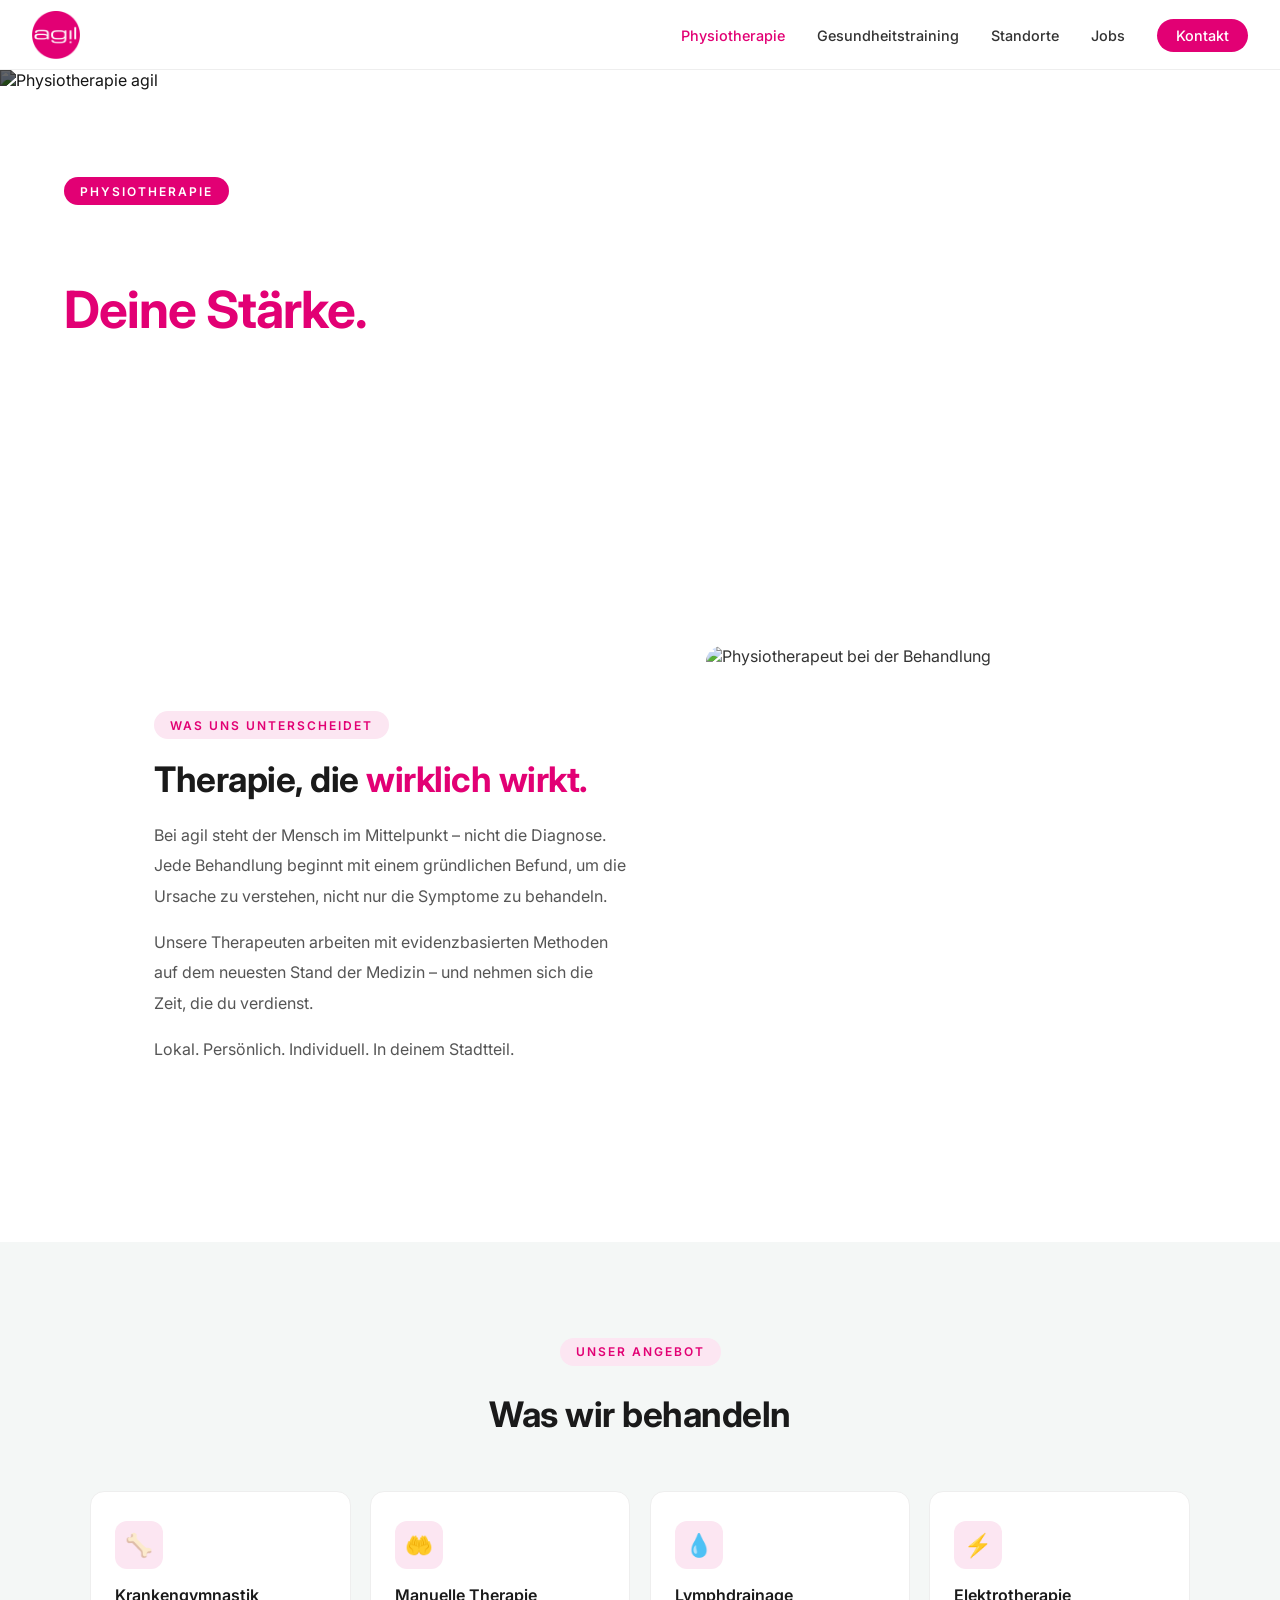
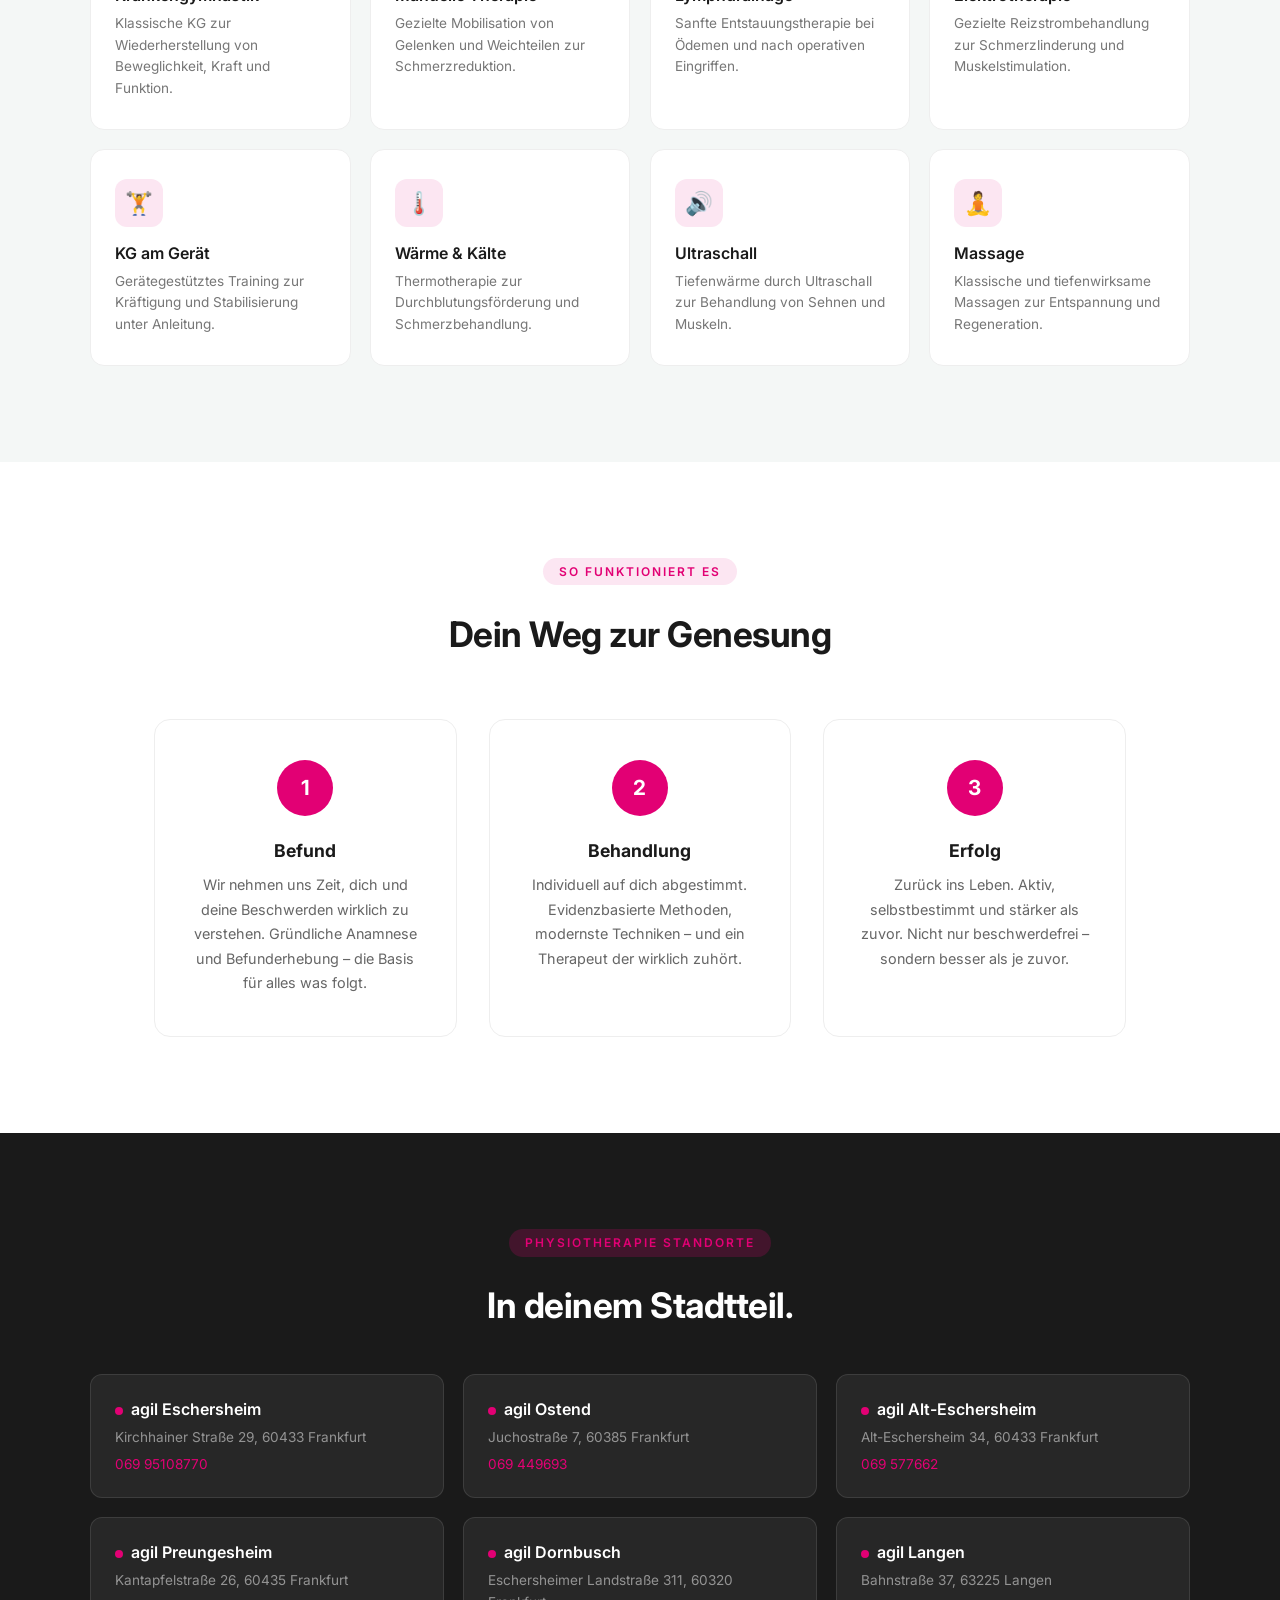
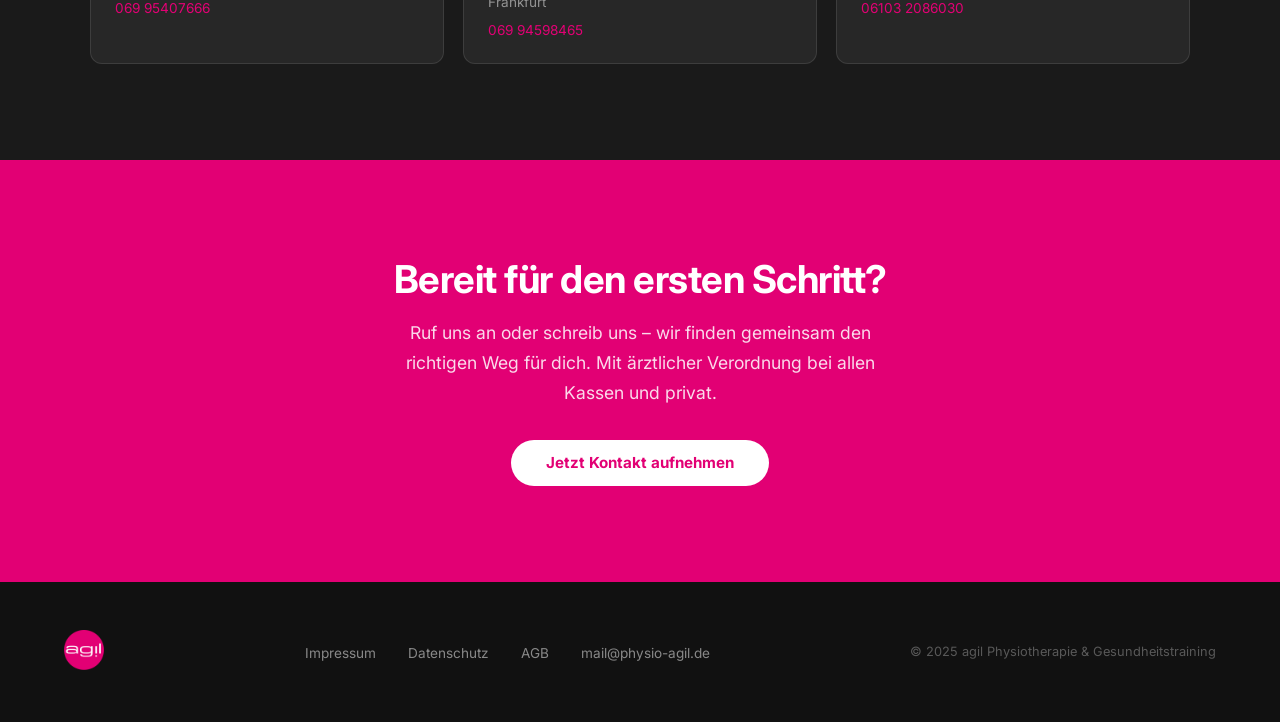
==== physiotherapie.html @ b2006cd5 "physiotherapie" ====
<!DOCTYPE html>
<html lang="de">
<head>
  <meta charset="UTF-8" />
  <meta name="viewport" content="width=device-width, initial-scale=1.0" />
  <title>Physiotherapie – agil Frankfurt</title>
  <link href="https://fonts.googleapis.com/css2?family=Inter:wght@300;400;500;600;700&display=swap" rel="stylesheet" />
  <style>
    * { margin: 0; padding: 0; box-sizing: border-box; }

    :root {
      --pink: #E20074;
      --pink-light: #fce6f2;
      --gray: #9CB4AF;
      --gray-light: #f4f7f6;
      --dark: #1a1a1a;
      --text: #333333;
      --white: #ffffff;
    }

    body {
      font-family: 'Inter', sans-serif;
      color: var(--text);
      background: var(--white);
    }

    /* ── NAVIGATION ── */
    nav {
      position: fixed;
      top: 0; left: 0; right: 0;
      z-index: 100;
      background: var(--white);
      border-bottom: 1px solid #eee;
      padding: 0 2rem;
      height: 70px;
      display: flex;
      align-items: center;
      justify-content: space-between;
    }

    .nav-logo {
      text-decoration: none;
      display: flex;
      align-items: center;
    }

    .nav-logo img { height: 48px; width: auto; }

    .nav-links {
      display: flex;
      gap: 2rem;
      list-style: none;
    }

    .nav-links a {
      text-decoration: none;
      color: var(--text);
      font-size: 0.9rem;
      font-weight: 500;
      transition: color 0.2s;
    }

    .nav-links a:hover,
    .nav-links a.active { color: var(--pink); }

    .nav-cta {
      background: var(--pink);
      color: var(--white) !important;
      padding: 0.5rem 1.2rem;
      border-radius: 50px;
      transition: opacity 0.2s !important;
    }

    .nav-cta:hover { opacity: 0.85; }

    /* ── HERO ── */
    .hero {
      margin-top: 70px;
      height: 480px;
      position: relative;
      display: flex;
      align-items: center;
      overflow: hidden;
    }

    .hero-img {
      position: absolute;
      inset: 0;
      width: 100%;
      height: 100%;
      object-fit: cover;
      filter: brightness(0.4);
    }

    .hero-content {
      position: relative;
      z-index: 2;
      padding: 0 4rem;
      max-width: 700px;
    }

    .hero-tag {
      display: inline-block;
      background: var(--pink);
      color: var(--white);
      font-size: 0.75rem;
      font-weight: 600;
      letter-spacing: 2px;
      text-transform: uppercase;
      padding: 0.4rem 1rem;
      border-radius: 50px;
      margin-bottom: 1.2rem;
    }

    .hero h1 {
      font-size: 3.2rem;
      font-weight: 700;
      color: var(--white);
      line-height: 1.1;
      margin-bottom: 1rem;
      letter-spacing: -1px;
    }

    .hero h1 span { color: var(--pink); }

    .hero p {
      font-size: 1.1rem;
      color: rgba(255,255,255,0.85);
      line-height: 1.7;
      max-width: 500px;
    }

    /* ── SECTION TAG ── */
    .section-tag {
      display: inline-block;
      background: var(--pink-light);
      color: var(--pink);
      font-size: 0.75rem;
      font-weight: 600;
      letter-spacing: 2px;
      text-transform: uppercase;
      padding: 0.4rem 1rem;
      border-radius: 50px;
      margin-bottom: 1.2rem;
    }

    /* ── INTRO ── */
    .intro {
      padding: 6rem 4rem;
      max-width: 1100px;
      margin: 0 auto;
      display: flex;
      align-items: center;
      gap: 5rem;
    }

    .intro-text { flex: 1; }

    .intro-text h2 {
      font-size: 2.2rem;
      font-weight: 700;
      color: var(--dark);
      line-height: 1.2;
      margin-bottom: 1.2rem;
      letter-spacing: -0.5px;
    }

    .intro-text h2 span { color: var(--pink); }

    .intro-text p {
      font-size: 1rem;
      color: #555;
      line-height: 1.9;
      margin-bottom: 1rem;
    }

    .intro-img {
      width: 420px;
      height: 500px;
      object-fit: cover;
      border-radius: 16px;
      flex-shrink: 0;
    }

    /* ── LEISTUNGEN ── */
    .leistungen {
      background: var(--gray-light);
      padding: 6rem 4rem;
    }

    .leistungen-inner {
      max-width: 1100px;
      margin: 0 auto;
    }

    .leistungen-header {
      text-align: center;
      margin-bottom: 3.5rem;
    }

    .leistungen-header h2 {
      font-size: 2.2rem;
      font-weight: 700;
      color: var(--dark);
      letter-spacing: -0.5px;
      margin-top: 0.5rem;
    }

    .leistungen-grid {
      display: grid;
      grid-template-columns: repeat(4, 1fr);
      gap: 1.2rem;
    }

    .leistung-item {
      background: var(--white);
      border-radius: 14px;
      padding: 1.8rem 1.5rem;
      border: 1px solid #eee;
      transition: border-color 0.2s, transform 0.2s;
    }

    .leistung-item:hover {
      border-color: var(--pink);
      transform: translateY(-3px);
    }

    .leistung-icon {
      width: 48px;
      height: 48px;
      background: var(--pink-light);
      border-radius: 12px;
      display: flex;
      align-items: center;
      justify-content: center;
      margin-bottom: 1rem;
      font-size: 1.4rem;
    }

    .leistung-item h3 {
      font-size: 1rem;
      font-weight: 600;
      color: var(--dark);
      margin-bottom: 0.5rem;
    }

    .leistung-item p {
      font-size: 0.85rem;
      color: #777;
      line-height: 1.6;
    }

    /* ── ABLAUF ── */
    .ablauf {
      padding: 6rem 4rem;
      max-width: 1100px;
      margin: 0 auto;
    }

    .ablauf-header {
      text-align: center;
      margin-bottom: 4rem;
    }

    .ablauf-header h2 {
      font-size: 2.2rem;
      font-weight: 700;
      color: var(--dark);
      letter-spacing: -0.5px;
      margin-top: 0.5rem;
    }

    .ablauf-steps {
      display: grid;
      grid-template-columns: repeat(3, 1fr);
      gap: 2rem;
      position: relative;
    }

    .ablauf-step {
      text-align: center;
      padding: 2.5rem 2rem;
      border-radius: 16px;
      border: 1px solid #eee;
      position: relative;
    }

    .step-number {
      width: 56px;
      height: 56px;
      background: var(--pink);
      color: var(--white);
      border-radius: 50%;
      display: flex;
      align-items: center;
      justify-content: center;
      font-size: 1.3rem;
      font-weight: 700;
      margin: 0 auto 1.5rem;
    }

    .ablauf-step h3 {
      font-size: 1.1rem;
      font-weight: 700;
      color: var(--dark);
      margin-bottom: 0.8rem;
    }

    .ablauf-step p {
      font-size: 0.9rem;
      color: #666;
      line-height: 1.7;
    }

    /* ── STANDORTE ── */
    .standorte {
      background: var(--dark);
      padding: 6rem 4rem;
    }

    .standorte-inner {
      max-width: 1100px;
      margin: 0 auto;
    }

    .standorte-header {
      text-align: center;
      margin-bottom: 3rem;
    }

    .standorte-header .section-tag {
      background: rgba(226, 0, 116, 0.2);
      color: var(--pink);
    }

    .standorte-header h2 {
      font-size: 2.2rem;
      font-weight: 700;
      color: var(--white);
      margin-top: 0.5rem;
      letter-spacing: -0.5px;
    }

    .standorte-grid {
      display: grid;
      grid-template-columns: repeat(3, 1fr);
      gap: 1.2rem;
    }

    .standort-card {
      background: rgba(255,255,255,0.06);
      border: 1px solid rgba(255,255,255,0.1);
      border-radius: 12px;
      padding: 1.5rem;
      transition: background 0.2s;
    }

    .standort-card:hover { background: rgba(255,255,255,0.1); }

    .standort-card h3 {
      font-size: 1rem;
      font-weight: 600;
      color: var(--white);
      margin-bottom: 0.5rem;
    }

    .standort-card p {
      font-size: 0.85rem;
      color: rgba(255,255,255,0.5);
      line-height: 1.6;
      margin-bottom: 0.3rem;
    }

    .standort-card a {
      font-size: 0.85rem;
      color: var(--pink);
      text-decoration: none;
    }

    .pink-dot {
      width: 8px;
      height: 8px;
      background: var(--pink);
      border-radius: 50%;
      display: inline-block;
      margin-right: 0.5rem;
    }

    /* ── CTA ── */
    .cta {
      background: var(--pink);
      padding: 6rem 4rem;
      text-align: center;
    }

    .cta h2 {
      font-size: 2.4rem;
      font-weight: 700;
      color: var(--white);
      letter-spacing: -0.5px;
      margin-bottom: 1rem;
    }

    .cta p {
      font-size: 1.1rem;
      color: rgba(255,255,255,0.85);
      max-width: 520px;
      margin: 0 auto 2rem;
      line-height: 1.7;
    }

    .btn-white {
      background: var(--white);
      color: var(--pink);
      padding: 0.85rem 2.2rem;
      border-radius: 50px;
      text-decoration: none;
      font-weight: 700;
      font-size: 0.95rem;
      display: inline-block;
      transition: opacity 0.2s;
    }

    .btn-white:hover { opacity: 0.9; }

    /* ── FOOTER ── */
    footer {
      background: #111;
      padding: 3rem 4rem;
      display: flex;
      justify-content: space-between;
      align-items: center;
      flex-wrap: wrap;
      gap: 1rem;
    }

    .footer-links {
      display: flex;
      gap: 2rem;
      list-style: none;
    }

    .footer-links a {
      color: rgba(255,255,255,0.5);
      text-decoration: none;
      font-size: 0.85rem;
      transition: color 0.2s;
    }

    .footer-links a:hover { color: var(--white); }

    .footer-copy {
      color: rgba(255,255,255,0.3);
      font-size: 0.8rem;
    }
  </style>
</head>
<body>

  <!-- NAVIGATION -->
  <nav>
    <a href="index.html" class="nav-logo">
      <img src="images/AgilLogoTransparent.png" alt="agil Logo" />
    </a>
    <ul class="nav-links">
      <li><a href="physiotherapie.html" class="active">Physiotherapie</a></li>
      <li><a href="training.html">Gesundheitstraining</a></li>
      <li><a href="standorte.html">Standorte</a></li>
      <li><a href="#">Jobs</a></li>
      <li><a href="standorte.html" class="nav-cta">Kontakt</a></li>
    </ul>
  </nav>

  <!-- HERO -->
  <section class="hero">
    <img
      class="hero-img"
      src="https://images.unsplash.com/photo-1530026405186-ed1f139313f8?w=1600&q=80"
      alt="Physiotherapie agil"
    />
    <div class="hero-content">
      <span class="hero-tag">Physiotherapie</span>
      <h1>Dein Körper.<br /><span>Deine Stärke.</span></h1>
      <p>Befundorientierte Therapie nach modernsten Standards – individuell, persönlich und wirksam. Weil du mehr verdienst als das Fehlen von Schmerz.</p>
    </div>
  </section>

  <!-- INTRO -->
  <section class="intro">
    <div class="intro-text">
      <span class="section-tag">Was uns unterscheidet</span>
      <h2>Therapie, die <span>wirklich wirkt.</span></h2>
      <p>Bei agil steht der Mensch im Mittelpunkt – nicht die Diagnose. Jede Behandlung beginnt mit einem gründlichen Befund, um die Ursache zu verstehen, nicht nur die Symptome zu behandeln.</p>
      <p>Unsere Therapeuten arbeiten mit evidenzbasierten Methoden auf dem neuesten Stand der Medizin – und nehmen sich die Zeit, die du verdienst.</p>
      <p>Lokal. Persönlich. Individuell. In deinem Stadtteil.</p>
    </div>
    <img
      class="intro-img"
      src="https://images.unsplash.com/photo-1559839734-2b71ea197ec2?w=800&q=80"
      alt="Physiotherapeut bei der Behandlung"
    />
  </section>

  <!-- LEISTUNGEN -->
  <section class="leistungen">
    <div class="leistungen-inner">
      <div class="leistungen-header">
        <span class="section-tag">Unser Angebot</span>
        <h2>Was wir behandeln</h2>
      </div>
      <div class="leistungen-grid">
        <div class="leistung-item">
          <div class="leistung-icon">🦴</div>
          <h3>Krankengymnastik</h3>
          <p>Klassische KG zur Wiederherstellung von Beweglichkeit, Kraft und Funktion.</p>
        </div>
        <div class="leistung-item">
          <div class="leistung-icon">🤲</div>
          <h3>Manuelle Therapie</h3>
          <p>Gezielte Mobilisation von Gelenken und Weichteilen zur Schmerzreduktion.</p>
        </div>
        <div class="leistung-item">
          <div class="leistung-icon">💧</div>
          <h3>Lymphdrainage</h3>
          <p>Sanfte Entstauungstherapie bei Ödemen und nach operativen Eingriffen.</p>
        </div>
        <div class="leistung-item">
          <div class="leistung-icon">⚡</div>
          <h3>Elektrotherapie</h3>
          <p>Gezielte Reizstrombehandlung zur Schmerzlinderung und Muskelstimulation.</p>
        </div>
        <div class="leistung-item">
          <div class="leistung-icon">🏋️</div>
          <h3>KG am Gerät</h3>
          <p>Gerätegestütztes Training zur Kräftigung und Stabilisierung unter Anleitung.</p>
        </div>
        <div class="leistung-item">
          <div class="leistung-icon">🌡️</div>
          <h3>Wärme & Kälte</h3>
          <p>Thermotherapie zur Durchblutungsförderung und Schmerzbehandlung.</p>
        </div>
        <div class="leistung-item">
          <div class="leistung-icon">🔊</div>
          <h3>Ultraschall</h3>
          <p>Tiefenwärme durch Ultraschall zur Behandlung von Sehnen und Muskeln.</p>
        </div>
        <div class="leistung-item">
          <div class="leistung-icon">🧘</div>
          <h3>Massage</h3>
          <p>Klassische und tiefenwirksame Massagen zur Entspannung und Regeneration.</p>
        </div>
      </div>
    </div>
  </section>

  <!-- ABLAUF -->
  <section class="ablauf">
    <div class="ablauf-header">
      <span class="section-tag">So funktioniert es</span>
      <h2>Dein Weg zur Genesung</h2>
    </div>
    <div class="ablauf-steps">
      <div class="ablauf-step">
        <div class="step-number">1</div>
        <h3>Befund</h3>
        <p>Wir nehmen uns Zeit, dich und deine Beschwerden wirklich zu verstehen. Gründliche Anamnese und Befunderhebung – die Basis für alles was folgt.</p>
      </div>
      <div class="ablauf-step">
        <div class="step-number">2</div>
        <h3>Behandlung</h3>
        <p>Individuell auf dich abgestimmt. Evidenzbasierte Methoden, modernste Techniken – und ein Therapeut der wirklich zuhört.</p>
      </div>
      <div class="ablauf-step">
        <div class="step-number">3</div>
        <h3>Erfolg</h3>
        <p>Zurück ins Leben. Aktiv, selbstbestimmt und stärker als zuvor. Nicht nur beschwerdefrei – sondern besser als je zuvor.</p>
      </div>
    </div>
  </section>

  <!-- STANDORTE -->
  <section class="standorte">
    <div class="standorte-inner">
      <div class="standorte-header">
        <span class="section-tag">Physiotherapie Standorte</span>
        <h2>In deinem Stadtteil.</h2>
      </div>
      <div class="standorte-grid">
        <div class="standort-card">
          <h3><span class="pink-dot"></span>agil Eschersheim</h3>
          <p>Kirchhainer Straße 29, 60433 Frankfurt</p>
          <a href="tel:+496995108770">069 95108770</a>
        </div>
        <div class="standort-card">
          <h3><span class="pink-dot"></span>agil Ostend</h3>
          <p>Juchostraße 7, 60385 Frankfurt</p>
          <a href="tel:+4969449693">069 449693</a>
        </div>
        <div class="standort-card">
          <h3><span class="pink-dot"></span>agil Alt-Eschersheim</h3>
          <p>Alt-Eschersheim 34, 60433 Frankfurt</p>
          <a href="tel:+4969577662">069 577662</a>
        </div>
        <div class="standort-card">
          <h3><span class="pink-dot"></span>agil Preungesheim</h3>
          <p>Kantapfelstraße 26, 60435 Frankfurt</p>
          <a href="tel:+496995407666">069 95407666</a>
        </div>
        <div class="standort-card">
          <h3><span class="pink-dot"></span>agil Dornbusch</h3>
          <p>Eschersheimer Landstraße 311, 60320 Frankfurt</p>
          <a href="tel:+496994598465">069 94598465</a>
        </div>
        <div class="standort-card">
          <h3><span class="pink-dot"></span>agil Langen</h3>
          <p>Bahnstraße 37, 63225 Langen</p>
          <a href="tel:+4961032086030">06103 2086030</a>
        </div>
      </div>
    </div>
  </section>

  <!-- CTA -->
  <section class="cta">
    <h2>Bereit für den ersten Schritt?</h2>
    <p>Ruf uns an oder schreib uns – wir finden gemeinsam den richtigen Weg für dich. Mit ärztlicher Verordnung bei allen Kassen und privat.</p>
    <a href="mailto:mail@physio-agil.de" class="btn-white">Jetzt Kontakt aufnehmen</a>
  </section>

  <!-- FOOTER -->
  <footer>
    <div>
      <img src="images/AgilLogoTransparent.png" alt="agil Logo" style="height: 40px; width: auto;" />
    </div>
    <ul class="footer-links">
      <li><a href="#">Impressum</a></li>
      <li><a href="#">Datenschutz</a></li>
      <li><a href="#">AGB</a></li>
      <li><a href="mailto:mail@physio-agil.de">mail@physio-agil.de</a></li>
    </ul>
    <div class="footer-copy">© 2025 agil Physiotherapie & Gesundheitstraining</div>
  </footer>

</body>
</html>
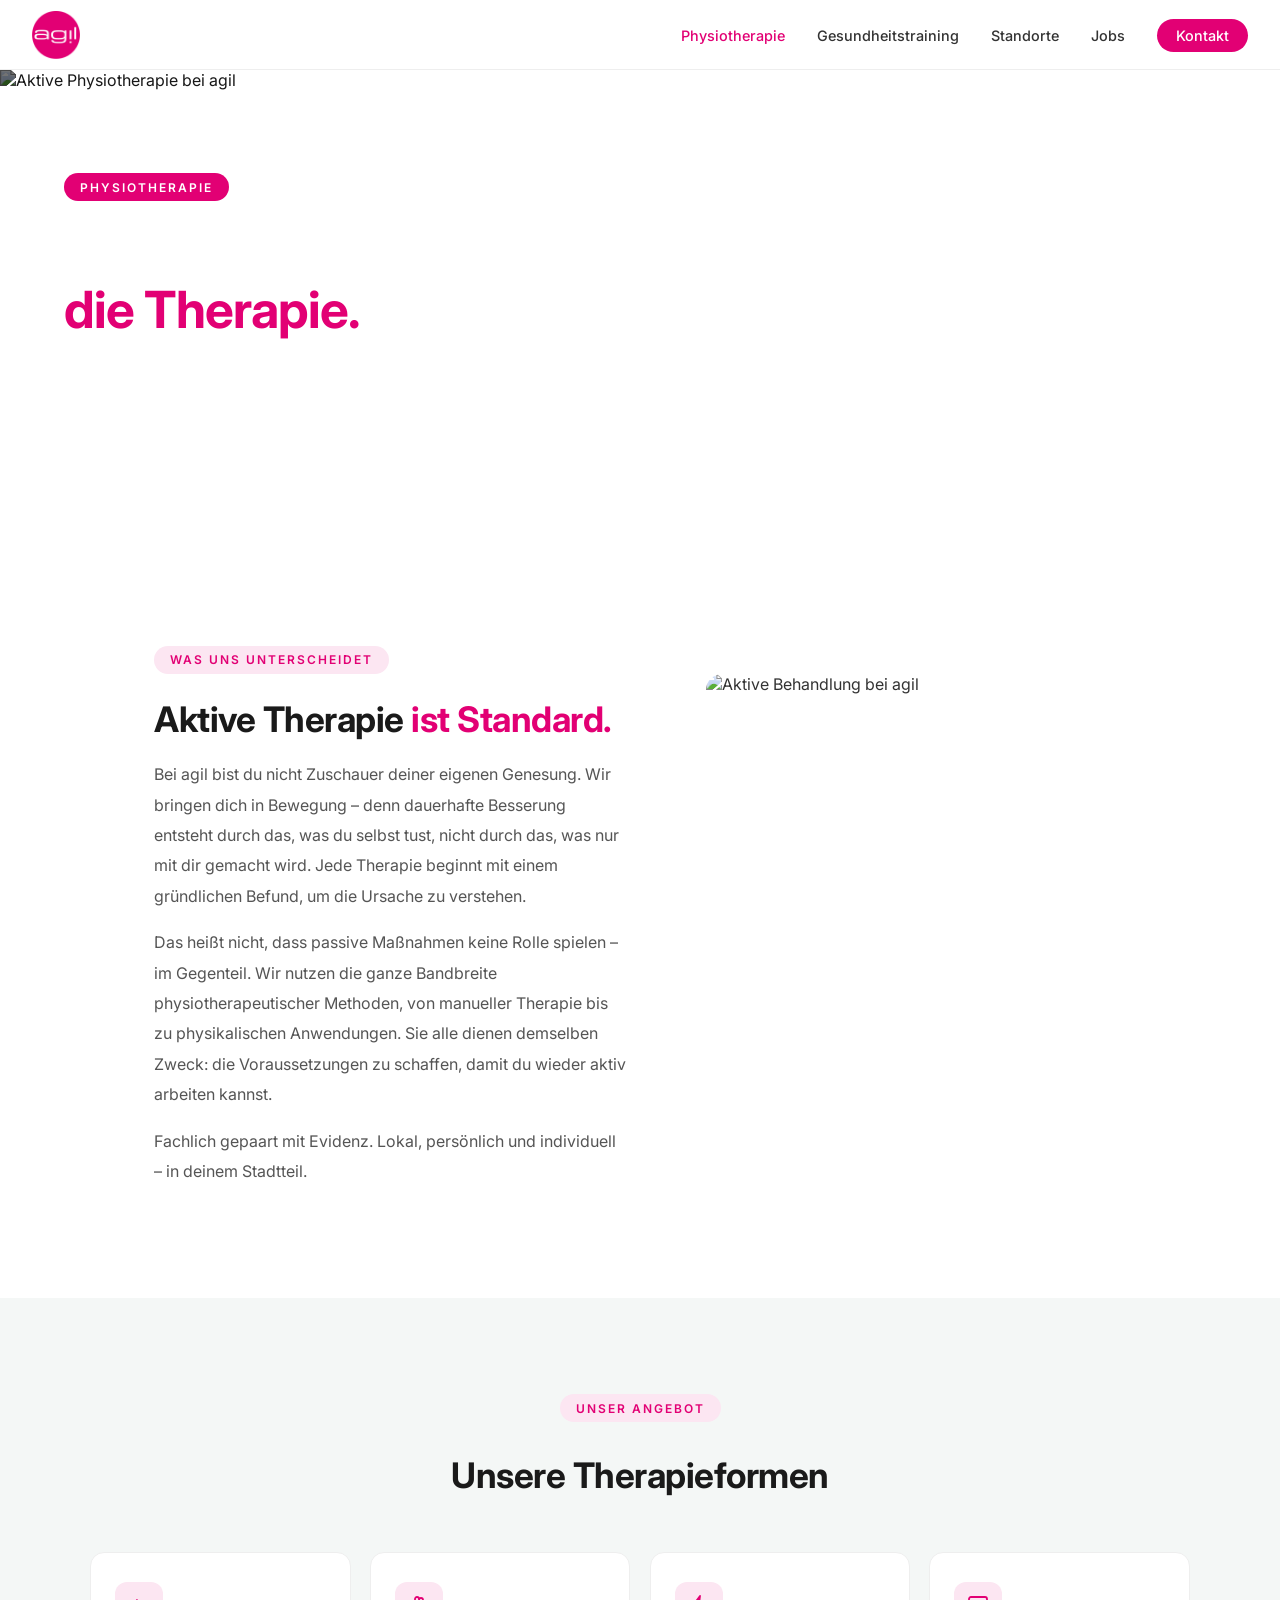
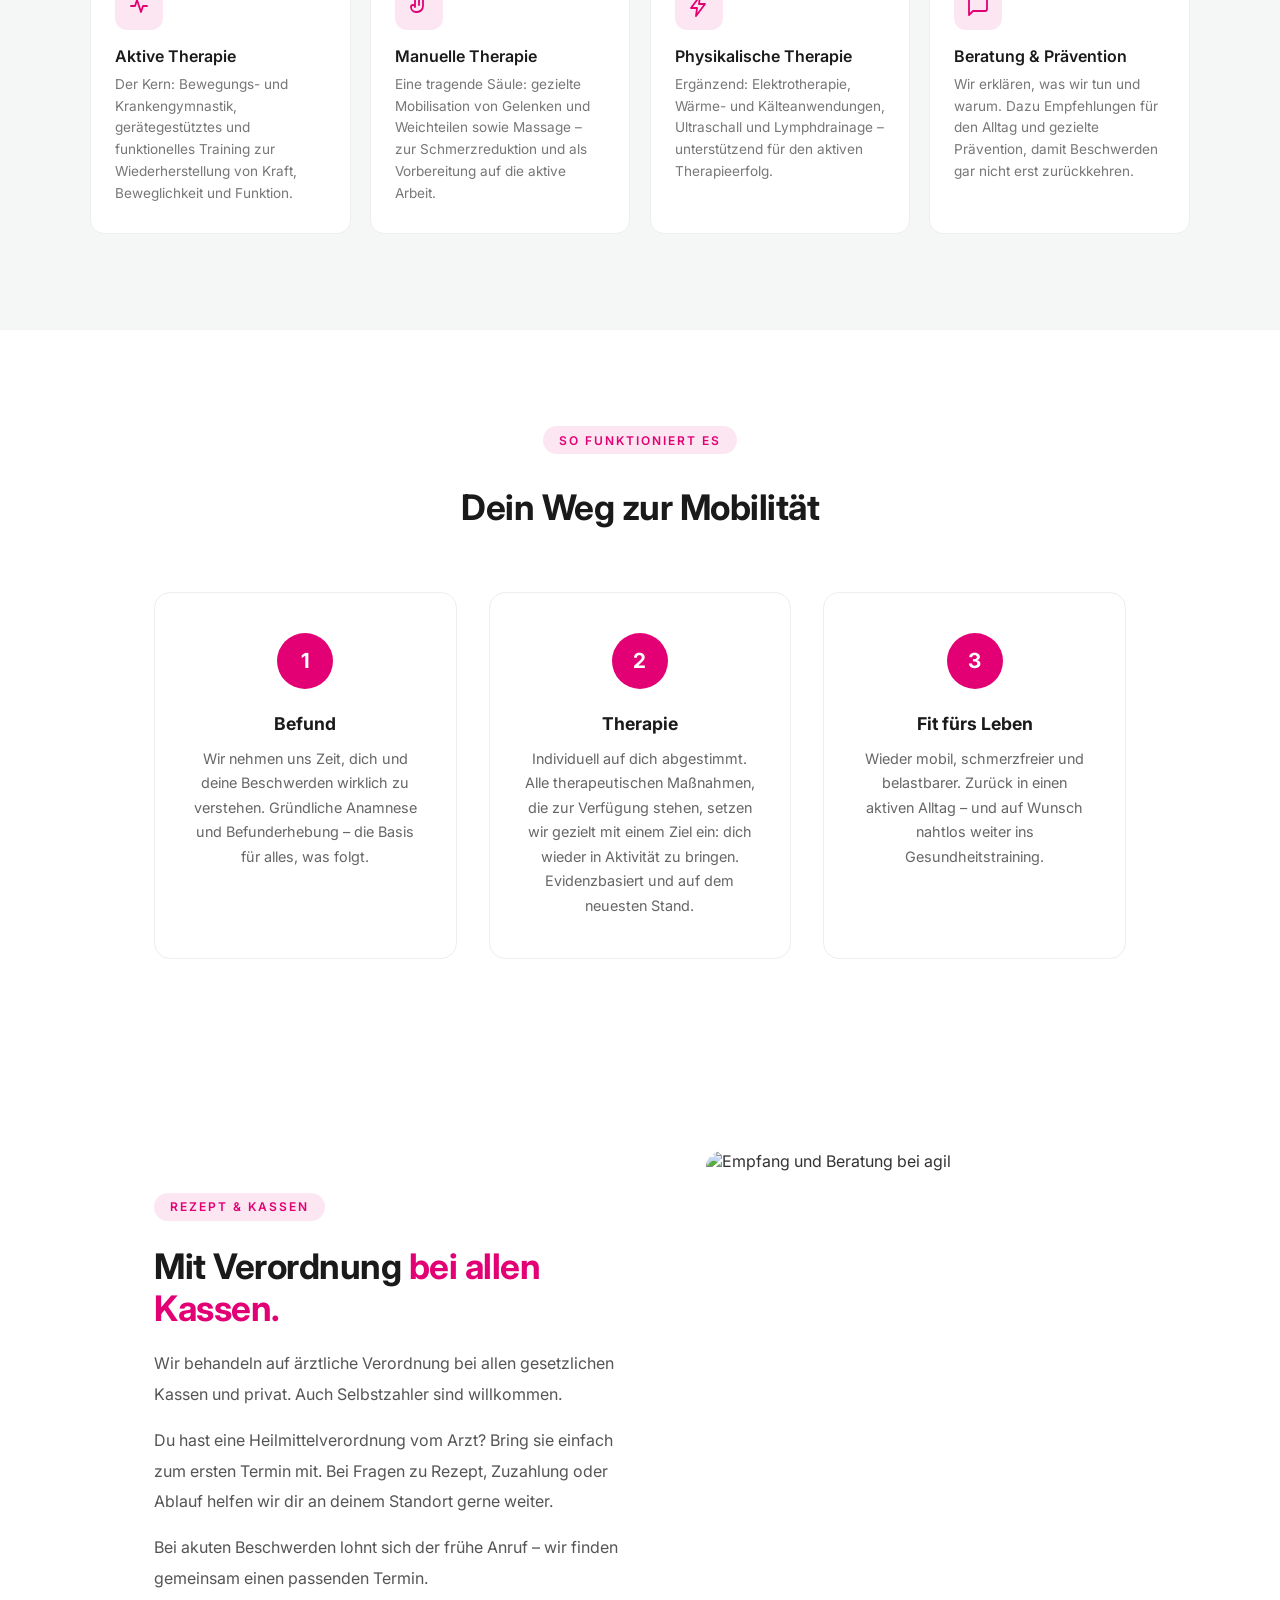
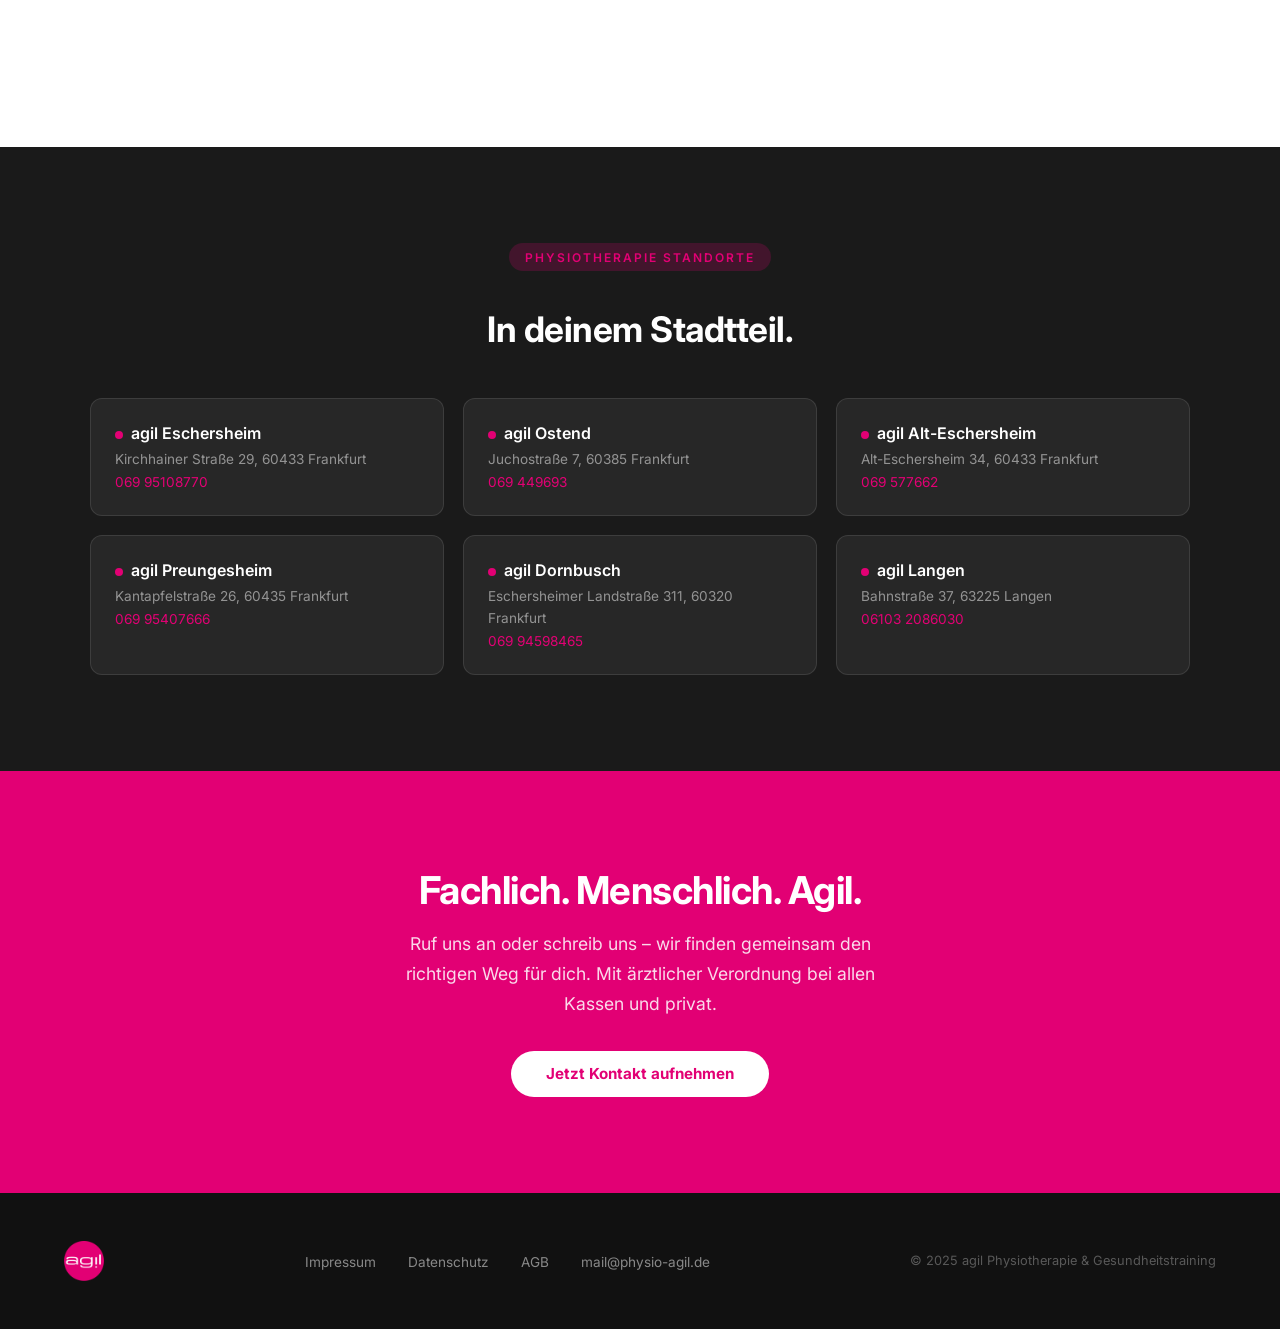
==== commit d2496d55: "überarbeitete websites" ====
--- a/physiotherapie.html
+++ b/physiotherapie.html
@@ -3,457 +3,9 @@
 <head>
   <meta charset="UTF-8" />
   <meta name="viewport" content="width=device-width, initial-scale=1.0" />
-  <title>Physiotherapie – agil Frankfurt</title>
+  <title>Physiotherapie – agil Frankfurt & Langen</title>
   <link href="https://fonts.googleapis.com/css2?family=Inter:wght@300;400;500;600;700&display=swap" rel="stylesheet" />
-  <style>
-    * { margin: 0; padding: 0; box-sizing: border-box; }
-
-    :root {
-      --pink: #E20074;
-      --pink-light: #fce6f2;
-      --gray: #9CB4AF;
-      --gray-light: #f4f7f6;
-      --dark: #1a1a1a;
-      --text: #333333;
-      --white: #ffffff;
-    }
-
-    body {
-      font-family: 'Inter', sans-serif;
-      color: var(--text);
-      background: var(--white);
-    }
-
-    /* ── NAVIGATION ── */
-    nav {
-      position: fixed;
-      top: 0; left: 0; right: 0;
-      z-index: 100;
-      background: var(--white);
-      border-bottom: 1px solid #eee;
-      padding: 0 2rem;
-      height: 70px;
-      display: flex;
-      align-items: center;
-      justify-content: space-between;
-    }
-
-    .nav-logo {
-      text-decoration: none;
-      display: flex;
-      align-items: center;
-    }
-
-    .nav-logo img { height: 48px; width: auto; }
-
-    .nav-links {
-      display: flex;
-      gap: 2rem;
-      list-style: none;
-    }
-
-    .nav-links a {
-      text-decoration: none;
-      color: var(--text);
-      font-size: 0.9rem;
-      font-weight: 500;
-      transition: color 0.2s;
-    }
-
-    .nav-links a:hover,
-    .nav-links a.active { color: var(--pink); }
-
-    .nav-cta {
-      background: var(--pink);
-      color: var(--white) !important;
-      padding: 0.5rem 1.2rem;
-      border-radius: 50px;
-      transition: opacity 0.2s !important;
-    }
-
-    .nav-cta:hover { opacity: 0.85; }
-
-    /* ── HERO ── */
-    .hero {
-      margin-top: 70px;
-      height: 480px;
-      position: relative;
-      display: flex;
-      align-items: center;
-      overflow: hidden;
-    }
-
-    .hero-img {
-      position: absolute;
-      inset: 0;
-      width: 100%;
-      height: 100%;
-      object-fit: cover;
-      filter: brightness(0.4);
-    }
-
-    .hero-content {
-      position: relative;
-      z-index: 2;
-      padding: 0 4rem;
-      max-width: 700px;
-    }
-
-    .hero-tag {
-      display: inline-block;
-      background: var(--pink);
-      color: var(--white);
-      font-size: 0.75rem;
-      font-weight: 600;
-      letter-spacing: 2px;
-      text-transform: uppercase;
-      padding: 0.4rem 1rem;
-      border-radius: 50px;
-      margin-bottom: 1.2rem;
-    }
-
-    .hero h1 {
-      font-size: 3.2rem;
-      font-weight: 700;
-      color: var(--white);
-      line-height: 1.1;
-      margin-bottom: 1rem;
-      letter-spacing: -1px;
-    }
-
-    .hero h1 span { color: var(--pink); }
-
-    .hero p {
-      font-size: 1.1rem;
-      color: rgba(255,255,255,0.85);
-      line-height: 1.7;
-      max-width: 500px;
-    }
-
-    /* ── SECTION TAG ── */
-    .section-tag {
-      display: inline-block;
-      background: var(--pink-light);
-      color: var(--pink);
-      font-size: 0.75rem;
-      font-weight: 600;
-      letter-spacing: 2px;
-      text-transform: uppercase;
-      padding: 0.4rem 1rem;
-      border-radius: 50px;
-      margin-bottom: 1.2rem;
-    }
-
-    /* ── INTRO ── */
-    .intro {
-      padding: 6rem 4rem;
-      max-width: 1100px;
-      margin: 0 auto;
-      display: flex;
-      align-items: center;
-      gap: 5rem;
-    }
-
-    .intro-text { flex: 1; }
-
-    .intro-text h2 {
-      font-size: 2.2rem;
-      font-weight: 700;
-      color: var(--dark);
-      line-height: 1.2;
-      margin-bottom: 1.2rem;
-      letter-spacing: -0.5px;
-    }
-
-    .intro-text h2 span { color: var(--pink); }
-
-    .intro-text p {
-      font-size: 1rem;
-      color: #555;
-      line-height: 1.9;
-      margin-bottom: 1rem;
-    }
-
-    .intro-img {
-      width: 420px;
-      height: 500px;
-      object-fit: cover;
-      border-radius: 16px;
-      flex-shrink: 0;
-    }
-
-    /* ── LEISTUNGEN ── */
-    .leistungen {
-      background: var(--gray-light);
-      padding: 6rem 4rem;
-    }
-
-    .leistungen-inner {
-      max-width: 1100px;
-      margin: 0 auto;
-    }
-
-    .leistungen-header {
-      text-align: center;
-      margin-bottom: 3.5rem;
-    }
-
-    .leistungen-header h2 {
-      font-size: 2.2rem;
-      font-weight: 700;
-      color: var(--dark);
-      letter-spacing: -0.5px;
-      margin-top: 0.5rem;
-    }
-
-    .leistungen-grid {
-      display: grid;
-      grid-template-columns: repeat(4, 1fr);
-      gap: 1.2rem;
-    }
-
-    .leistung-item {
-      background: var(--white);
-      border-radius: 14px;
-      padding: 1.8rem 1.5rem;
-      border: 1px solid #eee;
-      transition: border-color 0.2s, transform 0.2s;
-    }
-
-    .leistung-item:hover {
-      border-color: var(--pink);
-      transform: translateY(-3px);
-    }
-
-    .leistung-icon {
-      width: 48px;
-      height: 48px;
-      background: var(--pink-light);
-      border-radius: 12px;
-      display: flex;
-      align-items: center;
-      justify-content: center;
-      margin-bottom: 1rem;
-      font-size: 1.4rem;
-    }
-
-    .leistung-item h3 {
-      font-size: 1rem;
-      font-weight: 600;
-      color: var(--dark);
-      margin-bottom: 0.5rem;
-    }
-
-    .leistung-item p {
-      font-size: 0.85rem;
-      color: #777;
-      line-height: 1.6;
-    }
-
-    /* ── ABLAUF ── */
-    .ablauf {
-      padding: 6rem 4rem;
-      max-width: 1100px;
-      margin: 0 auto;
-    }
-
-    .ablauf-header {
-      text-align: center;
-      margin-bottom: 4rem;
-    }
-
-    .ablauf-header h2 {
-      font-size: 2.2rem;
-      font-weight: 700;
-      color: var(--dark);
-      letter-spacing: -0.5px;
-      margin-top: 0.5rem;
-    }
-
-    .ablauf-steps {
-      display: grid;
-      grid-template-columns: repeat(3, 1fr);
-      gap: 2rem;
-      position: relative;
-    }
-
-    .ablauf-step {
-      text-align: center;
-      padding: 2.5rem 2rem;
-      border-radius: 16px;
-      border: 1px solid #eee;
-      position: relative;
-    }
-
-    .step-number {
-      width: 56px;
-      height: 56px;
-      background: var(--pink);
-      color: var(--white);
-      border-radius: 50%;
-      display: flex;
-      align-items: center;
-      justify-content: center;
-      font-size: 1.3rem;
-      font-weight: 700;
-      margin: 0 auto 1.5rem;
-    }
-
-    .ablauf-step h3 {
-      font-size: 1.1rem;
-      font-weight: 700;
-      color: var(--dark);
-      margin-bottom: 0.8rem;
-    }
-
-    .ablauf-step p {
-      font-size: 0.9rem;
-      color: #666;
-      line-height: 1.7;
-    }
-
-    /* ── STANDORTE ── */
-    .standorte {
-      background: var(--dark);
-      padding: 6rem 4rem;
-    }
-
-    .standorte-inner {
-      max-width: 1100px;
-      margin: 0 auto;
-    }
-
-    .standorte-header {
-      text-align: center;
-      margin-bottom: 3rem;
-    }
-
-    .standorte-header .section-tag {
-      background: rgba(226, 0, 116, 0.2);
-      color: var(--pink);
-    }
-
-    .standorte-header h2 {
-      font-size: 2.2rem;
-      font-weight: 700;
-      color: var(--white);
-      margin-top: 0.5rem;
-      letter-spacing: -0.5px;
-    }
-
-    .standorte-grid {
-      display: grid;
-      grid-template-columns: repeat(3, 1fr);
-      gap: 1.2rem;
-    }
-
-    .standort-card {
-      background: rgba(255,255,255,0.06);
-      border: 1px solid rgba(255,255,255,0.1);
-      border-radius: 12px;
-      padding: 1.5rem;
-      transition: background 0.2s;
-    }
-
-    .standort-card:hover { background: rgba(255,255,255,0.1); }
-
-    .standort-card h3 {
-      font-size: 1rem;
-      font-weight: 600;
-      color: var(--white);
-      margin-bottom: 0.5rem;
-    }
-
-    .standort-card p {
-      font-size: 0.85rem;
-      color: rgba(255,255,255,0.5);
-      line-height: 1.6;
-      margin-bottom: 0.3rem;
-    }
-
-    .standort-card a {
-      font-size: 0.85rem;
-      color: var(--pink);
-      text-decoration: none;
-    }
-
-    .pink-dot {
-      width: 8px;
-      height: 8px;
-      background: var(--pink);
-      border-radius: 50%;
-      display: inline-block;
-      margin-right: 0.5rem;
-    }
-
-    /* ── CTA ── */
-    .cta {
-      background: var(--pink);
-      padding: 6rem 4rem;
-      text-align: center;
-    }
-
-    .cta h2 {
-      font-size: 2.4rem;
-      font-weight: 700;
-      color: var(--white);
-      letter-spacing: -0.5px;
-      margin-bottom: 1rem;
-    }
-
-    .cta p {
-      font-size: 1.1rem;
-      color: rgba(255,255,255,0.85);
-      max-width: 520px;
-      margin: 0 auto 2rem;
-      line-height: 1.7;
-    }
-
-    .btn-white {
-      background: var(--white);
-      color: var(--pink);
-      padding: 0.85rem 2.2rem;
-      border-radius: 50px;
-      text-decoration: none;
-      font-weight: 700;
-      font-size: 0.95rem;
-      display: inline-block;
-      transition: opacity 0.2s;
-    }
-
-    .btn-white:hover { opacity: 0.9; }
-
-    /* ── FOOTER ── */
-    footer {
-      background: #111;
-      padding: 3rem 4rem;
-      display: flex;
-      justify-content: space-between;
-      align-items: center;
-      flex-wrap: wrap;
-      gap: 1rem;
-    }
-
-    .footer-links {
-      display: flex;
-      gap: 2rem;
-      list-style: none;
-    }
-
-    .footer-links a {
-      color: rgba(255,255,255,0.5);
-      text-decoration: none;
-      font-size: 0.85rem;
-      transition: color 0.2s;
-    }
-
-    .footer-links a:hover { color: var(--white); }
-
-    .footer-copy {
-      color: rgba(255,255,255,0.3);
-      font-size: 0.8rem;
-    }
-  </style>
+  <link rel="stylesheet" href="css/style.css" />
 </head>
 <body>
 
@@ -462,93 +14,89 @@
     <a href="index.html" class="nav-logo">
       <img src="images/AgilLogoTransparent.png" alt="agil Logo" />
     </a>
+    <button class="nav-toggle" aria-label="Menü öffnen" aria-expanded="false">
+      <span></span><span></span><span></span>
+    </button>
     <ul class="nav-links">
       <li><a href="physiotherapie.html" class="active">Physiotherapie</a></li>
       <li><a href="training.html">Gesundheitstraining</a></li>
       <li><a href="standorte.html">Standorte</a></li>
-      <li><a href="#">Jobs</a></li>
+      <li><a href="index.html#karriere">Jobs</a></li>
       <li><a href="standorte.html" class="nav-cta">Kontakt</a></li>
     </ul>
   </nav>
 
   <!-- HERO -->
-  <section class="hero">
+  <section class="hero-sub">
     <img
       class="hero-img"
       src="https://images.unsplash.com/photo-1530026405186-ed1f139313f8?w=1600&q=80"
-      alt="Physiotherapie agil"
+      alt="Aktive Physiotherapie bei agil"
     />
     <div class="hero-content">
       <span class="hero-tag">Physiotherapie</span>
-      <h1>Dein Körper.<br /><span>Deine Stärke.</span></h1>
-      <p>Befundorientierte Therapie nach modernsten Standards – individuell, persönlich und wirksam. Weil du mehr verdienst als das Fehlen von Schmerz.</p>
-    </div>
-  </section>
-
-  <!-- INTRO -->
+      <h1>Bewegung ist<br /><span>die Therapie.</span></h1>
+      <p>Aktive, evidenzbasierte Physiotherapie. Wir arbeiten mit Befund, nicht nach Schema – damit du wieder mobil, schmerzfreier und fit fürs Leben wirst.</p>
+    </div>
+  </section>
+
+  <!-- INTRO / WAS UNS UNTERSCHEIDET -->
   <section class="intro">
     <div class="intro-text">
       <span class="section-tag">Was uns unterscheidet</span>
-      <h2>Therapie, die <span>wirklich wirkt.</span></h2>
-      <p>Bei agil steht der Mensch im Mittelpunkt – nicht die Diagnose. Jede Behandlung beginnt mit einem gründlichen Befund, um die Ursache zu verstehen, nicht nur die Symptome zu behandeln.</p>
-      <p>Unsere Therapeuten arbeiten mit evidenzbasierten Methoden auf dem neuesten Stand der Medizin – und nehmen sich die Zeit, die du verdienst.</p>
-      <p>Lokal. Persönlich. Individuell. In deinem Stadtteil.</p>
+      <h2>Aktive Therapie <span>ist Standard.</span></h2>
+      <p>Bei agil bist du nicht Zuschauer deiner eigenen Genesung. Wir bringen dich in Bewegung – denn dauerhafte Besserung entsteht durch das, was du selbst tust, nicht durch das, was nur mit dir gemacht wird. Jede Therapie beginnt mit einem gründlichen Befund, um die Ursache zu verstehen.</p>
+      <p>Das heißt nicht, dass passive Maßnahmen keine Rolle spielen – im Gegenteil. Wir nutzen die ganze Bandbreite physiotherapeutischer Methoden, von manueller Therapie bis zu physikalischen Anwendungen. Sie alle dienen demselben Zweck: die Voraussetzungen zu schaffen, damit du wieder aktiv arbeiten kannst.</p>
+      <p>Fachlich gepaart mit Evidenz. Lokal, persönlich und individuell – in deinem Stadtteil.</p>
     </div>
     <img
       class="intro-img"
-      src="https://images.unsplash.com/photo-1559839734-2b71ea197ec2?w=800&q=80"
-      alt="Physiotherapeut bei der Behandlung"
+      src="https://images.unsplash.com/photo-1576091160399-112ba8d25d1d?w=800&q=80"
+      alt="Aktive Behandlung bei agil"
     />
   </section>
 
-  <!-- LEISTUNGEN -->
-  <section class="leistungen">
-    <div class="leistungen-inner">
-      <div class="leistungen-header">
+  <!-- LEISTUNGEN (gruppiert, Linien-SVG-Icons) -->
+  <section class="leistungen-page">
+    <div class="leistungen-page-inner">
+      <div class="leistungen-page-header">
         <span class="section-tag">Unser Angebot</span>
-        <h2>Was wir behandeln</h2>
-      </div>
-      <div class="leistungen-grid">
-        <div class="leistung-item">
-          <div class="leistung-icon">🦴</div>
-          <h3>Krankengymnastik</h3>
-          <p>Klassische KG zur Wiederherstellung von Beweglichkeit, Kraft und Funktion.</p>
-        </div>
-        <div class="leistung-item">
-          <div class="leistung-icon">🤲</div>
+        <h2>Unsere Therapieformen</h2>
+      </div>
+      <div class="leistungen-icon-grid">
+
+        <div class="leistung-item">
+          <div class="leistung-icon">
+            <svg width="24" height="24" viewBox="0 0 24 24" fill="none" stroke="#E20074" stroke-width="1.8" stroke-linecap="round" stroke-linejoin="round"><path d="M4 12h4l2-6 4 12 2-6h4"/></svg>
+          </div>
+          <h3>Aktive Therapie</h3>
+          <p>Der Kern: Bewegungs- und Krankengymnastik, gerätegestütztes und funktionelles Training zur Wiederherstellung von Kraft, Beweglichkeit und Funktion.</p>
+        </div>
+
+        <div class="leistung-item">
+          <div class="leistung-icon">
+            <svg width="24" height="24" viewBox="0 0 24 24" fill="none" stroke="#E20074" stroke-width="1.8" stroke-linecap="round" stroke-linejoin="round"><path d="M8 13V5a2 2 0 0 1 4 0v6m0-5a2 2 0 0 1 4 0v6a6 6 0 0 1-6 6h-1a5 5 0 0 1-5-5 2 2 0 0 1 4 0"/></svg>
+          </div>
           <h3>Manuelle Therapie</h3>
-          <p>Gezielte Mobilisation von Gelenken und Weichteilen zur Schmerzreduktion.</p>
-        </div>
-        <div class="leistung-item">
-          <div class="leistung-icon">💧</div>
-          <h3>Lymphdrainage</h3>
-          <p>Sanfte Entstauungstherapie bei Ödemen und nach operativen Eingriffen.</p>
-        </div>
-        <div class="leistung-item">
-          <div class="leistung-icon">⚡</div>
-          <h3>Elektrotherapie</h3>
-          <p>Gezielte Reizstrombehandlung zur Schmerzlinderung und Muskelstimulation.</p>
-        </div>
-        <div class="leistung-item">
-          <div class="leistung-icon">🏋️</div>
-          <h3>KG am Gerät</h3>
-          <p>Gerätegestütztes Training zur Kräftigung und Stabilisierung unter Anleitung.</p>
-        </div>
-        <div class="leistung-item">
-          <div class="leistung-icon">🌡️</div>
-          <h3>Wärme & Kälte</h3>
-          <p>Thermotherapie zur Durchblutungsförderung und Schmerzbehandlung.</p>
-        </div>
-        <div class="leistung-item">
-          <div class="leistung-icon">🔊</div>
-          <h3>Ultraschall</h3>
-          <p>Tiefenwärme durch Ultraschall zur Behandlung von Sehnen und Muskeln.</p>
-        </div>
-        <div class="leistung-item">
-          <div class="leistung-icon">🧘</div>
-          <h3>Massage</h3>
-          <p>Klassische und tiefenwirksame Massagen zur Entspannung und Regeneration.</p>
-        </div>
+          <p>Eine tragende Säule: gezielte Mobilisation von Gelenken und Weichteilen sowie Massage – zur Schmerzreduktion und als Vorbereitung auf die aktive Arbeit.</p>
+        </div>
+
+        <div class="leistung-item">
+          <div class="leistung-icon">
+            <svg width="24" height="24" viewBox="0 0 24 24" fill="none" stroke="#E20074" stroke-width="1.8" stroke-linecap="round" stroke-linejoin="round"><path d="M13 2 4 14h6l-1 8 9-12h-6z"/></svg>
+          </div>
+          <h3>Physikalische Therapie</h3>
+          <p>Ergänzend: Elektrotherapie, Wärme- und Kälteanwendungen, Ultraschall und Lymphdrainage – unterstützend für den aktiven Therapieerfolg.</p>
+        </div>
+
+        <div class="leistung-item">
+          <div class="leistung-icon">
+            <svg width="24" height="24" viewBox="0 0 24 24" fill="none" stroke="#E20074" stroke-width="1.8" stroke-linecap="round" stroke-linejoin="round"><path d="M21 15a2 2 0 0 1-2 2H7l-4 4V5a2 2 0 0 1 2-2h14a2 2 0 0 1 2 2z"/></svg>
+          </div>
+          <h3>Beratung & Prävention</h3>
+          <p>Wir erklären, was wir tun und warum. Dazu Empfehlungen für den Alltag und gezielte Prävention, damit Beschwerden gar nicht erst zurückkehren.</p>
+        </div>
+
       </div>
     </div>
   </section>
@@ -557,25 +105,41 @@
   <section class="ablauf">
     <div class="ablauf-header">
       <span class="section-tag">So funktioniert es</span>
-      <h2>Dein Weg zur Genesung</h2>
+      <h2>Dein Weg zur Mobilität</h2>
     </div>
     <div class="ablauf-steps">
       <div class="ablauf-step">
         <div class="step-number">1</div>
         <h3>Befund</h3>
-        <p>Wir nehmen uns Zeit, dich und deine Beschwerden wirklich zu verstehen. Gründliche Anamnese und Befunderhebung – die Basis für alles was folgt.</p>
+        <p>Wir nehmen uns Zeit, dich und deine Beschwerden wirklich zu verstehen. Gründliche Anamnese und Befunderhebung – die Basis für alles, was folgt.</p>
       </div>
       <div class="ablauf-step">
         <div class="step-number">2</div>
-        <h3>Behandlung</h3>
-        <p>Individuell auf dich abgestimmt. Evidenzbasierte Methoden, modernste Techniken – und ein Therapeut der wirklich zuhört.</p>
+        <h3>Therapie</h3>
+        <p>Individuell auf dich abgestimmt. Alle therapeutischen Maßnahmen, die zur Verfügung stehen, setzen wir gezielt mit einem Ziel ein: dich wieder in Aktivität zu bringen. Evidenzbasiert und auf dem neuesten Stand.</p>
       </div>
       <div class="ablauf-step">
         <div class="step-number">3</div>
-        <h3>Erfolg</h3>
-        <p>Zurück ins Leben. Aktiv, selbstbestimmt und stärker als zuvor. Nicht nur beschwerdefrei – sondern besser als je zuvor.</p>
-      </div>
-    </div>
+        <h3>Fit fürs Leben</h3>
+        <p>Wieder mobil, schmerzfreier und belastbarer. Zurück in einen aktiven Alltag – und auf Wunsch nahtlos weiter ins Gesundheitstraining.</p>
+      </div>
+    </div>
+  </section>
+
+  <!-- REZEPT / KASSEN -->
+  <section class="intro">
+    <div class="intro-text">
+      <span class="section-tag">Rezept & Kassen</span>
+      <h2>Mit Verordnung <span>bei allen Kassen.</span></h2>
+      <p>Wir behandeln auf ärztliche Verordnung bei allen gesetzlichen Kassen und privat. Auch Selbstzahler sind willkommen.</p>
+      <p>Du hast eine Heilmittelverordnung vom Arzt? Bring sie einfach zum ersten Termin mit. Bei Fragen zu Rezept, Zuzahlung oder Ablauf helfen wir dir an deinem Standort gerne weiter.</p>
+      <p>Bei akuten Beschwerden lohnt sich der frühe Anruf – wir finden gemeinsam einen passenden Termin.</p>
+    </div>
+    <img
+      class="intro-img"
+      src="https://images.unsplash.com/photo-1600618528240-fb9fc964b853?w=800&q=80"
+      alt="Empfang und Beratung bei agil"
+    />
   </section>
 
   <!-- STANDORTE -->
@@ -622,24 +186,25 @@
 
   <!-- CTA -->
   <section class="cta">
-    <h2>Bereit für den ersten Schritt?</h2>
+    <h2>Fachlich. Menschlich. Agil.</h2>
     <p>Ruf uns an oder schreib uns – wir finden gemeinsam den richtigen Weg für dich. Mit ärztlicher Verordnung bei allen Kassen und privat.</p>
     <a href="mailto:mail@physio-agil.de" class="btn-white">Jetzt Kontakt aufnehmen</a>
   </section>
 
   <!-- FOOTER -->
   <footer>
-    <div>
-      <img src="images/AgilLogoTransparent.png" alt="agil Logo" style="height: 40px; width: auto;" />
+    <div class="footer-logo">
+      <img src="images/AgilLogoTransparent.png" alt="agil Logo" />
     </div>
     <ul class="footer-links">
-      <li><a href="#">Impressum</a></li>
-      <li><a href="#">Datenschutz</a></li>
-      <li><a href="#">AGB</a></li>
+      <li><a href="https://physio-agil.de/impressum/" target="_blank" rel="noopener">Impressum</a></li>
+      <li><a href="https://physio-agil.de/datenschutz/" target="_blank" rel="noopener">Datenschutz</a></li>
+      <li><a href="https://physio-agil.de/agb/" target="_blank" rel="noopener">AGB</a></li>
       <li><a href="mailto:mail@physio-agil.de">mail@physio-agil.de</a></li>
     </ul>
     <div class="footer-copy">© 2025 agil Physiotherapie & Gesundheitstraining</div>
   </footer>
 
+  <script src="js/nav.js" defer></script>
 </body>
 </html>
--- a/css/style.css
+++ b/css/style.css
@@ -0,0 +1,1292 @@
+/* ============================================================
+   agil – style.css (gemeinsam für alle Seiten)
+   Basis: Original-Design beibehalten + neue Sections + Responsive
+   ============================================================ */
+
+* { margin: 0; padding: 0; box-sizing: border-box; }
+
+:root {
+  --pink:       #E20074;
+  --pink-light: #fce6f2;
+  --gray:       #9CB4AF;
+  --gray-light: #f4f7f6;
+  --dark:       #1a1a1a;
+  --text:       #333333;
+  --white:      #ffffff;
+  --yellow:     #E6D745;
+  --blue:       #47BED8;
+}
+
+body {
+  font-family: 'Inter', sans-serif;
+  color: var(--text);
+  background: var(--white);
+  -webkit-font-smoothing: antialiased;
+}
+
+img { display: block; max-width: 100%; }
+
+/* ── NAVIGATION ── */
+nav {
+  position: fixed;
+  top: 0; left: 0; right: 0;
+  z-index: 100;
+  background: var(--white);
+  border-bottom: 1px solid #eee;
+  padding: 0 2rem;
+  height: 70px;
+  display: flex;
+  align-items: center;
+  justify-content: space-between;
+}
+
+.nav-logo {
+  text-decoration: none;
+  display: flex;
+  align-items: center;
+}
+
+.nav-logo img { height: 48px; width: auto; }
+
+.nav-links {
+  display: flex;
+  gap: 2rem;
+  list-style: none;
+}
+
+.nav-links a {
+  text-decoration: none;
+  color: var(--text);
+  font-size: 0.9rem;
+  font-weight: 500;
+  transition: color 0.2s;
+}
+
+.nav-links a:hover,
+.nav-links a.active { color: var(--pink); }
+
+.nav-cta {
+  background: var(--pink);
+  color: var(--white) !important;
+  padding: 0.5rem 1.2rem;
+  border-radius: 50px;
+  transition: opacity 0.2s !important;
+}
+
+.nav-cta:hover { opacity: 0.85; color: var(--white) !important; }
+
+/* Mobile Toggle */
+.nav-toggle {
+  display: none;
+  flex-direction: column;
+  gap: 5px;
+  background: none;
+  border: none;
+  cursor: pointer;
+  padding: 4px;
+}
+
+.nav-toggle span {
+  display: block;
+  width: 24px;
+  height: 2px;
+  background: var(--dark);
+  border-radius: 2px;
+  transition: 0.2s;
+}
+
+/* ── HERO – Startseite (Vollbild) ── */
+.hero {
+  margin-top: 70px;
+  height: calc(100vh - 70px);
+  position: relative;
+  display: flex;
+  align-items: center;
+  overflow: hidden;
+}
+
+/* ── HERO – Unterseiten (kompakt) ── */
+.hero-sub {
+  margin-top: 70px;
+  height: 480px;
+  position: relative;
+  display: flex;
+  align-items: center;
+  overflow: hidden;
+}
+
+.hero-img {
+  position: absolute;
+  inset: 0;
+  width: 100%;
+  height: 100%;
+  object-fit: cover;
+  filter: brightness(0.45);
+}
+
+.hero-content {
+  position: relative;
+  z-index: 2;
+  padding: 0 4rem;
+  max-width: 700px;
+}
+
+.hero-tag {
+  display: inline-block;
+  background: var(--pink);
+  color: var(--white);
+  font-size: 0.75rem;
+  font-weight: 600;
+  letter-spacing: 2px;
+  text-transform: uppercase;
+  padding: 0.4rem 1rem;
+  border-radius: 50px;
+  margin-bottom: 1.5rem;
+}
+
+.hero h1, .hero-sub h1 {
+  font-size: 3.8rem;
+  font-weight: 700;
+  color: var(--white);
+  line-height: 1.1;
+  margin-bottom: 1.2rem;
+  letter-spacing: -1px;
+}
+
+.hero-sub h1 { font-size: 3.2rem; }
+
+.hero h1 span, .hero-sub h1 span { color: var(--pink); }
+
+.hero p {
+  font-size: 1.15rem;
+  color: rgba(255,255,255,0.85);
+  line-height: 1.7;
+  margin-bottom: 2rem;
+  max-width: 500px;
+}
+
+.hero-sub p {
+  font-size: 1.1rem;
+  color: rgba(255,255,255,0.85);
+  line-height: 1.7;
+  max-width: 500px;
+}
+
+.hero-buttons {
+  display: flex;
+  gap: 1rem;
+  flex-wrap: wrap;
+}
+
+/* ── BUTTONS ── */
+.btn-primary {
+  background: var(--pink);
+  color: var(--white);
+  padding: 0.85rem 2rem;
+  border-radius: 50px;
+  text-decoration: none;
+  font-weight: 600;
+  font-size: 0.95rem;
+  transition: opacity 0.2s;
+  display: inline-block;
+}
+
+.btn-primary:hover { opacity: 0.85; }
+
+.btn-outline {
+  background: transparent;
+  color: var(--white);
+  padding: 0.85rem 2rem;
+  border-radius: 50px;
+  border: 2px solid rgba(255,255,255,0.6);
+  text-decoration: none;
+  font-weight: 600;
+  font-size: 0.95rem;
+  transition: border-color 0.2s;
+  display: inline-block;
+}
+
+.btn-outline:hover { border-color: var(--white); }
+
+.btn-white {
+  background: var(--white);
+  color: var(--pink);
+  padding: 0.85rem 2.2rem;
+  border-radius: 50px;
+  text-decoration: none;
+  font-weight: 700;
+  font-size: 0.95rem;
+  transition: opacity 0.2s;
+  display: inline-block;
+}
+
+.btn-white:hover { opacity: 0.9; }
+
+/* ── SECTION TAG ── */
+.section-tag {
+  display: inline-block;
+  background: var(--pink-light);
+  color: var(--pink);
+  font-size: 0.75rem;
+  font-weight: 600;
+  letter-spacing: 2px;
+  text-transform: uppercase;
+  padding: 0.4rem 1rem;
+  border-radius: 50px;
+  margin-bottom: 1.5rem;
+}
+
+/* ── VISION ── */
+.vision {
+  padding: 6rem 4rem;
+  background: var(--white);
+  text-align: center;
+  max-width: 800px;
+  margin: 0 auto;
+}
+
+.vision h2 {
+  font-size: 2.4rem;
+  font-weight: 700;
+  color: var(--dark);
+  line-height: 1.2;
+  margin-bottom: 1.5rem;
+  letter-spacing: -0.5px;
+}
+
+.vision h2 span { color: var(--pink); }
+
+.vision > p {
+  font-size: 1.1rem;
+  color: #666;
+  line-height: 1.8;
+}
+
+.vision-stats {
+  display: flex;
+  justify-content: center;
+  gap: 4rem;
+  margin-top: 4rem;
+  padding-top: 4rem;
+  border-top: 1px solid #eee;
+}
+
+.stat-number {
+  font-size: 2.8rem;
+  font-weight: 700;
+  color: var(--pink);
+  display: block;
+}
+
+.stat-label {
+  font-size: 0.9rem;
+  color: #888;
+  margin-top: 0.3rem;
+}
+
+/* ── GESCHICHTE / PHILOSOPHIE ── */
+.geschichte {
+  background: var(--gray-light);
+  padding: 6rem 4rem;
+  display: flex;
+  align-items: center;
+  gap: 5rem;
+  max-width: 1100px;
+  margin: 0 auto;
+  border-radius: 20px;
+  margin-bottom: 6rem;
+}
+
+.geschichte-img {
+  width: 380px;
+  height: 480px;
+  object-fit: cover;
+  border-radius: 16px;
+  flex-shrink: 0;
+}
+
+.geschichte-content .section-tag { margin-bottom: 1.2rem; }
+
+.geschichte-content h2 {
+  font-size: 2.2rem;
+  font-weight: 700;
+  color: var(--dark);
+  line-height: 1.2;
+  margin-bottom: 1.5rem;
+  letter-spacing: -0.5px;
+}
+
+.geschichte-content h2 span { color: var(--pink); }
+
+.geschichte-content p {
+  font-size: 1rem;
+  color: #555;
+  line-height: 1.9;
+  margin-bottom: 1rem;
+}
+
+.geschichte-content .btn-primary { margin-top: 1rem; }
+
+/* ── LEISTUNGEN (Startseite – große Bildkarten) ── */
+.leistungen {
+  padding: 0 4rem 6rem;
+  max-width: 1100px;
+  margin: 0 auto;
+}
+
+.leistungen-header {
+  text-align: center;
+  margin-bottom: 3rem;
+}
+
+.leistungen-header h2 {
+  font-size: 2.2rem;
+  font-weight: 700;
+  color: var(--dark);
+  letter-spacing: -0.5px;
+  margin-top: 0.8rem;
+}
+
+.leistungen-grid {
+  display: grid;
+  grid-template-columns: 1fr 1fr;
+  gap: 2rem;
+}
+
+.leistung-card {
+  position: relative;
+  border-radius: 16px;
+  overflow: hidden;
+  height: 420px;
+  text-decoration: none;
+  display: block;
+}
+
+.leistung-card img {
+  width: 100%;
+  height: 100%;
+  object-fit: cover;
+  filter: brightness(0.5);
+  transition: transform 0.4s;
+}
+
+.leistung-card:hover img { transform: scale(1.04); }
+
+.leistung-card-content {
+  position: absolute;
+  bottom: 0;
+  left: 0;
+  right: 0;
+  padding: 2.5rem;
+  background: linear-gradient(to top, rgba(0,0,0,0.55) 0%, transparent 100%);
+}
+
+.leistung-card-content h3 {
+  font-size: 1.7rem;
+  font-weight: 700;
+  color: var(--white);
+  margin-bottom: 0.7rem;
+}
+
+.leistung-card-content p {
+  font-size: 0.95rem;
+  color: rgba(255,255,255,0.8);
+  line-height: 1.6;
+  margin-bottom: 1.2rem;
+}
+
+.leistung-link {
+  display: inline-flex;
+  align-items: center;
+  gap: 0.5rem;
+  color: var(--white);
+  font-weight: 600;
+  font-size: 0.9rem;
+  border-bottom: 2px solid var(--pink);
+  padding-bottom: 2px;
+}
+
+/* ── RÄUME ── */
+.raeume-section {
+  padding: 6rem 4rem;
+  background: var(--white);
+}
+
+.raeume-inner {
+  max-width: 1100px;
+  margin: 0 auto;
+}
+
+.raeume-header {
+  text-align: center;
+  margin-bottom: 3rem;
+}
+
+.raeume-header h2 {
+  font-size: 2.2rem;
+  font-weight: 700;
+  color: var(--dark);
+  letter-spacing: -0.5px;
+  margin-top: 0.8rem;
+  margin-bottom: 1rem;
+}
+
+.raeume-header h2 span { color: var(--pink); }
+
+.raeume-header p {
+  font-size: 1rem;
+  color: #666;
+  line-height: 1.7;
+  max-width: 560px;
+  margin: 0 auto;
+}
+
+.raeume-grid {
+  display: grid;
+  grid-template-columns: 2fr 1fr 1fr;
+  grid-template-rows: 260px 260px;
+  gap: 1rem;
+}
+
+.raeume-img {
+  border-radius: 12px;
+  overflow: hidden;
+}
+
+.raeume-img--large {
+  grid-row: 1 / 3;
+}
+
+.raeume-img img {
+  width: 100%;
+  height: 100%;
+  object-fit: cover;
+  transition: transform 0.4s;
+}
+
+.raeume-img:hover img { transform: scale(1.03); }
+
+/* ── STANDORTE (dunkler Hintergrund) ── */
+.standorte {
+  background: var(--dark);
+  padding: 6rem 4rem;
+}
+
+.standorte-inner {
+  max-width: 1100px;
+  margin: 0 auto;
+}
+
+.standorte-header {
+  text-align: center;
+  margin-bottom: 3rem;
+}
+
+.standorte-header .section-tag {
+  background: rgba(226, 0, 116, 0.2);
+  color: var(--pink);
+}
+
+.standorte-header h2 {
+  font-size: 2.2rem;
+  font-weight: 700;
+  color: var(--white);
+  margin-top: 0.8rem;
+  letter-spacing: -0.5px;
+}
+
+.standorte-grid {
+  display: grid;
+  grid-template-columns: repeat(3, 1fr);
+  gap: 1.2rem;
+}
+
+.standort-card {
+  background: rgba(255,255,255,0.06);
+  border: 1px solid rgba(255,255,255,0.1);
+  border-radius: 12px;
+  padding: 1.5rem;
+  transition: background 0.2s;
+  text-decoration: none;
+}
+
+.standort-card:hover { background: rgba(255,255,255,0.1); }
+
+.standort-card h3 {
+  font-size: 1rem;
+  font-weight: 600;
+  color: var(--white);
+  margin-bottom: 0.4rem;
+}
+
+.standort-card p {
+  font-size: 0.85rem;
+  color: rgba(255,255,255,0.5);
+  line-height: 1.6;
+}
+
+.standort-card a {
+  font-size: 0.85rem;
+  color: var(--pink);
+  text-decoration: none;
+}
+
+.pink-dot {
+  width: 8px;
+  height: 8px;
+  background: var(--pink);
+  border-radius: 50%;
+  display: inline-block;
+  margin-right: 0.5rem;
+}
+
+/* ── TEAM / KARRIERE CTA ── */
+.team-cta {
+  background: var(--pink);
+  padding: 6rem 4rem;
+  text-align: center;
+}
+
+.team-cta h2 {
+  font-size: 2.4rem;
+  font-weight: 700;
+  color: var(--white);
+  letter-spacing: -0.5px;
+  margin-bottom: 1.2rem;
+}
+
+.team-cta p {
+  font-size: 1.05rem;
+  color: rgba(255,255,255,0.85);
+  max-width: 620px;
+  margin: 0 auto 1rem;
+  line-height: 1.75;
+}
+
+/* ── FOOTER ── */
+footer {
+  background: #111;
+  padding: 3rem 4rem;
+  display: flex;
+  justify-content: space-between;
+  align-items: center;
+  flex-wrap: wrap;
+  gap: 1rem;
+}
+
+.footer-logo img { height: 40px; width: auto; }
+
+.footer-links {
+  display: flex;
+  gap: 2rem;
+  list-style: none;
+  flex-wrap: wrap;
+}
+
+.footer-links a {
+  color: rgba(255,255,255,0.5);
+  text-decoration: none;
+  font-size: 0.85rem;
+  transition: color 0.2s;
+}
+
+.footer-links a:hover { color: var(--white); }
+
+.footer-copy {
+  color: rgba(255,255,255,0.3);
+  font-size: 0.8rem;
+}
+
+/* ── INTRO BLOCK (Unterseiten) ── */
+.intro {
+  padding: 6rem 4rem;
+  max-width: 1100px;
+  margin: 0 auto;
+  display: flex;
+  align-items: center;
+  gap: 5rem;
+}
+
+.intro-text { flex: 1; }
+
+.intro-text h2 {
+  font-size: 2.2rem;
+  font-weight: 700;
+  color: var(--dark);
+  line-height: 1.2;
+  margin-bottom: 1.2rem;
+  letter-spacing: -0.5px;
+}
+
+.intro-text h2 span { color: var(--pink); }
+
+.intro-text p {
+  font-size: 1rem;
+  color: #555;
+  line-height: 1.9;
+  margin-bottom: 1rem;
+}
+
+.intro-img {
+  width: 420px;
+  height: 500px;
+  object-fit: cover;
+  border-radius: 16px;
+  flex-shrink: 0;
+}
+
+/* ── LEISTUNGEN GRID (Unterseiten – Icons) ── */
+.leistungen-page {
+  background: var(--gray-light);
+  padding: 6rem 4rem;
+}
+
+.leistungen-page-inner {
+  max-width: 1100px;
+  margin: 0 auto;
+}
+
+.leistungen-page-header {
+  text-align: center;
+  margin-bottom: 3.5rem;
+}
+
+.leistungen-page-header h2 {
+  font-size: 2.2rem;
+  font-weight: 700;
+  color: var(--dark);
+  letter-spacing: -0.5px;
+  margin-top: 0.5rem;
+}
+
+.leistungen-icon-grid {
+  display: grid;
+  grid-template-columns: repeat(4, 1fr);
+  gap: 1.2rem;
+}
+
+.leistung-item {
+  background: var(--white);
+  border-radius: 14px;
+  padding: 1.8rem 1.5rem;
+  border: 1px solid #eee;
+  transition: border-color 0.2s, transform 0.2s;
+}
+
+.leistung-item:hover {
+  border-color: var(--pink);
+  transform: translateY(-3px);
+}
+
+.leistung-icon {
+  width: 48px;
+  height: 48px;
+  background: var(--pink-light);
+  border-radius: 12px;
+  display: flex;
+  align-items: center;
+  justify-content: center;
+  margin-bottom: 1rem;
+  font-size: 1.4rem;
+}
+
+.leistung-item h3 {
+  font-size: 1rem;
+  font-weight: 600;
+  color: var(--dark);
+  margin-bottom: 0.5rem;
+}
+
+.leistung-item p {
+  font-size: 0.85rem;
+  color: #777;
+  line-height: 1.6;
+}
+
+/* ── ABLAUF / STEPS ── */
+.ablauf {
+  padding: 6rem 4rem;
+  max-width: 1100px;
+  margin: 0 auto;
+}
+
+.ablauf-header {
+  text-align: center;
+  margin-bottom: 4rem;
+}
+
+.ablauf-header h2 {
+  font-size: 2.2rem;
+  font-weight: 700;
+  color: var(--dark);
+  letter-spacing: -0.5px;
+  margin-top: 0.5rem;
+}
+
+.ablauf-steps {
+  display: grid;
+  grid-template-columns: repeat(3, 1fr);
+  gap: 2rem;
+}
+
+.ablauf-step {
+  text-align: center;
+  padding: 2.5rem 2rem;
+  border-radius: 16px;
+  border: 1px solid #eee;
+  transition: border-color 0.2s;
+}
+
+.ablauf-step:hover { border-color: var(--pink); }
+
+.step-number {
+  width: 56px;
+  height: 56px;
+  background: var(--pink);
+  color: var(--white);
+  border-radius: 50%;
+  display: flex;
+  align-items: center;
+  justify-content: center;
+  font-size: 1.3rem;
+  font-weight: 700;
+  margin: 0 auto 1.5rem;
+}
+
+.ablauf-step h3 {
+  font-size: 1.1rem;
+  font-weight: 700;
+  color: var(--dark);
+  margin-bottom: 0.8rem;
+}
+
+.ablauf-step p {
+  font-size: 0.9rem;
+  color: #666;
+  line-height: 1.7;
+}
+
+/* ── JOURNEY (dunkler BG – Training) ── */
+.journey {
+  background: var(--dark);
+  padding: 6rem 4rem;
+}
+
+.journey-inner {
+  max-width: 1100px;
+  margin: 0 auto;
+}
+
+.journey-header {
+  text-align: center;
+  margin-bottom: 4rem;
+}
+
+.journey-header .section-tag {
+  background: rgba(226, 0, 116, 0.2);
+  color: var(--pink);
+}
+
+.journey-header h2 {
+  font-size: 2.2rem;
+  font-weight: 700;
+  color: var(--white);
+  letter-spacing: -0.5px;
+  margin-top: 0.5rem;
+}
+
+.journey-steps {
+  display: grid;
+  grid-template-columns: repeat(3, 1fr);
+  gap: 1.5rem;
+}
+
+.journey-step {
+  background: rgba(255,255,255,0.06);
+  border: 1px solid rgba(255,255,255,0.1);
+  border-radius: 16px;
+  padding: 2rem;
+  transition: background 0.2s;
+}
+
+.journey-step:hover { background: rgba(255,255,255,0.1); }
+
+.journey-step-number {
+  font-size: 3rem;
+  font-weight: 700;
+  color: var(--pink);
+  opacity: 0.4;
+  line-height: 1;
+  margin-bottom: 1rem;
+}
+
+.journey-step h3 {
+  font-size: 1.1rem;
+  font-weight: 700;
+  color: var(--white);
+  margin-bottom: 0.7rem;
+}
+
+.journey-step p {
+  font-size: 0.9rem;
+  color: rgba(255,255,255,0.55);
+  line-height: 1.7;
+}
+
+/* ── ANGEBOTE CARDS (Training) ── */
+.angebote {
+  padding: 6rem 4rem;
+  background: var(--gray-light);
+}
+
+.angebote-inner {
+  max-width: 1100px;
+  margin: 0 auto;
+}
+
+.angebote-header {
+  text-align: center;
+  margin-bottom: 3.5rem;
+}
+
+.angebote-header h2 {
+  font-size: 2.2rem;
+  font-weight: 700;
+  color: var(--dark);
+  letter-spacing: -0.5px;
+  margin-top: 0.5rem;
+}
+
+.angebote-grid {
+  display: grid;
+  grid-template-columns: repeat(3, 1fr);
+  gap: 1.5rem;
+}
+
+.angebot-card {
+  background: var(--white);
+  border-radius: 16px;
+  overflow: hidden;
+  border: 1px solid #eee;
+  transition: transform 0.2s, border-color 0.2s;
+}
+
+.angebot-card:hover {
+  transform: translateY(-4px);
+  border-color: var(--pink);
+}
+
+.angebot-card-img {
+  width: 100%;
+  height: 200px;
+  object-fit: cover;
+}
+
+.angebot-card-body { padding: 1.5rem; }
+
+.angebot-tag {
+  display: inline-block;
+  background: var(--pink-light);
+  color: var(--pink);
+  font-size: 0.7rem;
+  font-weight: 600;
+  letter-spacing: 1px;
+  text-transform: uppercase;
+  padding: 0.3rem 0.8rem;
+  border-radius: 50px;
+  margin-bottom: 0.8rem;
+}
+
+.angebot-card-body h3 {
+  font-size: 1.1rem;
+  font-weight: 700;
+  color: var(--dark);
+  margin-bottom: 0.6rem;
+}
+
+.angebot-card-body p {
+  font-size: 0.875rem;
+  color: #666;
+  line-height: 1.7;
+}
+
+/* ── FÜR WEN ── */
+.fuerwen {
+  padding: 6rem 4rem;
+  max-width: 1100px;
+  margin: 0 auto;
+}
+
+.fuerwen-header {
+  text-align: center;
+  margin-bottom: 3.5rem;
+}
+
+.fuerwen-header h2 {
+  font-size: 2.2rem;
+  font-weight: 700;
+  color: var(--dark);
+  letter-spacing: -0.5px;
+  margin-top: 0.5rem;
+}
+
+.fuerwen-grid {
+  display: grid;
+  grid-template-columns: repeat(4, 1fr);
+  gap: 1.2rem;
+}
+
+.fuerwen-item {
+  text-align: center;
+  padding: 2rem 1rem;
+  border-radius: 14px;
+  border: 1px solid #eee;
+  transition: border-color 0.2s;
+}
+
+.fuerwen-item:hover { border-color: var(--pink); }
+
+.fuerwen-icon {
+  font-size: 2.2rem;
+  margin-bottom: 1rem;
+  display: block;
+}
+
+.fuerwen-item h3 {
+  font-size: 0.95rem;
+  font-weight: 600;
+  color: var(--dark);
+  margin-bottom: 0.5rem;
+}
+
+.fuerwen-item p {
+  font-size: 0.8rem;
+  color: #888;
+  line-height: 1.6;
+}
+
+/* ── BRÜCKE (Training Seite) ── */
+.bruecke {
+  padding: 6rem 4rem;
+  max-width: 1100px;
+  margin: 0 auto;
+  display: flex;
+  align-items: center;
+  gap: 5rem;
+}
+
+.bruecke-img {
+  width: 420px;
+  height: 500px;
+  object-fit: cover;
+  border-radius: 16px;
+  flex-shrink: 0;
+}
+
+.bruecke-text { flex: 1; }
+
+.bruecke-text h2 {
+  font-size: 2.2rem;
+  font-weight: 700;
+  color: var(--dark);
+  line-height: 1.2;
+  margin-bottom: 1.2rem;
+  letter-spacing: -0.5px;
+}
+
+.bruecke-text h2 span { color: var(--pink); }
+
+.bruecke-text p {
+  font-size: 1rem;
+  color: #555;
+  line-height: 1.9;
+  margin-bottom: 1rem;
+}
+
+/* ── CTA PINK BANNER ── */
+.cta {
+  background: var(--pink);
+  padding: 6rem 4rem;
+  text-align: center;
+}
+
+.cta h2 {
+  font-size: 2.4rem;
+  font-weight: 700;
+  color: var(--white);
+  letter-spacing: -0.5px;
+  margin-bottom: 1rem;
+}
+
+.cta p {
+  font-size: 1.1rem;
+  color: rgba(255,255,255,0.85);
+  max-width: 520px;
+  margin: 0 auto 2rem;
+  line-height: 1.7;
+}
+
+/* ── STANDORTE DETAIL (standorte.html) ── */
+.standorte-detail-section {
+  padding: 6rem 4rem;
+}
+
+.standorte-detail-inner {
+  max-width: 1100px;
+  margin: 0 auto;
+}
+
+.standorte-detail-grid {
+  display: grid;
+  grid-template-columns: repeat(2, 1fr);
+  gap: 2rem;
+}
+
+.standort-detail-card {
+  background: var(--white);
+  border: 1px solid #eee;
+  border-radius: 16px;
+  overflow: hidden;
+  transition: border-color 0.2s, transform 0.2s;
+}
+
+.standort-detail-card:hover {
+  border-color: var(--pink);
+  transform: translateY(-3px);
+}
+
+.standort-detail-card--stammhaus {
+  grid-column: 1 / -1;
+  display: grid;
+  grid-template-columns: 1fr 1fr;
+}
+
+.standort-detail-img {
+  width: 100%;
+  height: 220px;
+  object-fit: cover;
+}
+
+.standort-detail-card--stammhaus .standort-detail-img {
+  height: 100%;
+  min-height: 280px;
+}
+
+.standort-detail-body { padding: 2rem; }
+
+.standort-detail-name {
+  font-size: 1.3rem;
+  font-weight: 700;
+  color: var(--dark);
+  margin-bottom: 0.4rem;
+  letter-spacing: -0.3px;
+}
+
+.standort-badge {
+  display: inline-block;
+  background: var(--pink-light);
+  color: var(--pink);
+  font-size: 0.68rem;
+  font-weight: 600;
+  letter-spacing: 1px;
+  text-transform: uppercase;
+  padding: 0.25rem 0.7rem;
+  border-radius: 50px;
+  margin-bottom: 1rem;
+}
+
+.standort-desc {
+  font-size: 0.9rem;
+  color: #555;
+  line-height: 1.75;
+  margin-bottom: 1.2rem;
+}
+
+.standort-contact {
+  border-top: 1px solid #eee;
+  padding-top: 1.2rem;
+  display: flex;
+  flex-direction: column;
+  gap: 0.8rem;
+}
+
+.standort-contact-group h4 {
+  font-size: 0.68rem;
+  font-weight: 600;
+  letter-spacing: 1.5px;
+  text-transform: uppercase;
+  color: #aaa;
+  margin-bottom: 0.3rem;
+}
+
+.standort-contact-group a {
+  display: block;
+  font-size: 0.85rem;
+  color: var(--pink);
+  text-decoration: none;
+  line-height: 1.6;
+}
+
+.standort-contact-group a:hover { text-decoration: underline; }
+
+.standort-address {
+  font-size: 0.85rem;
+  color: #666;
+  line-height: 1.6;
+}
+
+.standort-hours {
+  font-size: 0.82rem;
+  color: #999;
+}
+
+/* ── LEISTUNGEN BOX (gemeinsamer Rahmen Startseite) ── */
+.leistungen-box {
+  background: transparent;
+  padding: 0;
+}
+
+.leistungen-box .leistungen-grid {
+  margin-bottom: 0;
+}
+
+.leistungen-box-note {
+  text-align: center;
+  font-size: 1.05rem;
+  color: #555;
+  line-height: 1.7;
+  max-width: 640px;
+  margin: 2.5rem auto 0;
+}
+
+/* ============================================================
+   RESPONSIVE – TABLET
+   ============================================================ */
+@media (max-width: 1024px) {
+  .leistungen-icon-grid { grid-template-columns: repeat(2, 1fr); }
+  .fuerwen-grid { grid-template-columns: repeat(2, 1fr); }
+  .geschichte { gap: 3rem; padding: 4rem 3rem; }
+  .geschichte-img { width: 300px; height: 380px; }
+  .bruecke { gap: 3rem; }
+  .bruecke-img { width: 320px; height: 400px; }
+  .intro { gap: 3rem; }
+  .intro-img { width: 320px; height: 400px; }
+  .raeume-grid {
+    grid-template-columns: 1fr 1fr;
+    grid-template-rows: auto;
+  }
+  .raeume-img--large {
+    grid-column: 1 / -1;
+    height: 300px;
+  }
+  .standort-detail-card--stammhaus { grid-template-columns: 1fr; }
+}
+
+/* ============================================================
+   RESPONSIVE – MOBILE
+   ============================================================ */
+@media (max-width: 768px) {
+  /* Nav */
+  nav { padding: 0 1.5rem; }
+
+  .nav-links {
+    display: none;
+    position: fixed;
+    top: 70px; left: 0; right: 0;
+    background: var(--white);
+    flex-direction: column;
+    align-items: flex-start;
+    padding: 1rem 1.5rem 1.5rem;
+    gap: 0;
+    border-bottom: 1px solid #eee;
+    box-shadow: 0 8px 24px rgba(0,0,0,0.08);
+  }
+
+  .nav-links.is-open { display: flex; }
+
+  .nav-links li {
+    width: 100%;
+    border-bottom: 1px solid #f0f0f0;
+  }
+
+  .nav-links li:last-child {
+    border-bottom: none;
+    padding-top: 0.8rem;
+  }
+
+  .nav-links a {
+    display: block;
+    padding: 1rem 0;
+    font-size: 1rem;
+  }
+
+  .nav-toggle { display: flex; }
+
+  /* Hero */
+  .hero { min-height: 85vh; height: auto; padding: 3rem 0; }
+  .hero-sub { height: auto; min-height: 360px; padding: 3rem 0; }
+  .hero-content { padding: 0 1.5rem; max-width: 100%; }
+  .hero h1, .hero-sub h1 { font-size: 2.4rem; letter-spacing: -0.5px; }
+  .hero p { font-size: 1rem; }
+  .hero-buttons { flex-direction: column; align-items: flex-start; }
+
+  /* Sections padding */
+  .vision { padding: 4rem 1.5rem; }
+  .geschichte { flex-direction: column; gap: 2rem; padding: 3rem 1.5rem; margin-bottom: 0; border-radius: 0; }
+  .geschichte-img { width: 100%; height: 260px; }
+  .leistungen { padding: 0 1.5rem 4rem; }
+  .leistungen-box { padding: 1rem; }
+  .raeume-section { padding: 4rem 1.5rem; }
+  .standorte { padding: 4rem 1.5rem; }
+  .team-cta { padding: 4rem 1.5rem; }
+  .ablauf { padding: 4rem 1.5rem; }
+  .journey { padding: 4rem 1.5rem; }
+  .angebote { padding: 4rem 1.5rem; }
+  .fuerwen { padding: 4rem 1.5rem; }
+  .bruecke { padding: 4rem 1.5rem; flex-direction: column; gap: 2rem; }
+  .intro { padding: 4rem 1.5rem; flex-direction: column; gap: 2rem; }
+  .leistungen-page { padding: 4rem 1.5rem; }
+  .cta { padding: 4rem 1.5rem; }
+  .standorte-detail-section { padding: 4rem 1.5rem; }
+
+  /* Grids → 1 Spalte */
+  .leistungen-grid,
+  .ablauf-steps,
+  .journey-steps,
+  .angebote-grid,
+  .fuerwen-grid,
+  .standorte-grid,
+  .standorte-detail-grid,
+  .raeume-grid,
+  .leistungen-icon-grid { grid-template-columns: 1fr; }
+
+  .standort-detail-card--stammhaus {
+    grid-column: auto;
+    grid-template-columns: 1fr;
+  }
+
+  /* Typo */
+  .vision h2, .geschichte-content h2, .leistungen-header h2,
+  .raeume-header h2, .standorte-header h2, .team-cta h2,
+  .ablauf-header h2, .journey-header h2, .angebote-header h2,
+  .fuerwen-header h2, .bruecke-text h2, .intro-text h2, .cta h2 {
+    font-size: 1.9rem;
+  }
+
+  .vision-stats { gap: 2rem; flex-wrap: wrap; }
+
+  /* Leistung card */
+  .leistung-card { height: 300px; }
+
+  /* Bilder */
+  .bruecke-img, .intro-img { width: 100%; height: 260px; }
+  .raeume-img { height: 220px; }
+  .raeume-img--large { height: 260px; }
+
+  /* Footer */
+  footer {
+    flex-direction: column;
+    align-items: flex-start;
+    padding: 2.5rem 1.5rem;
+  }
+}
